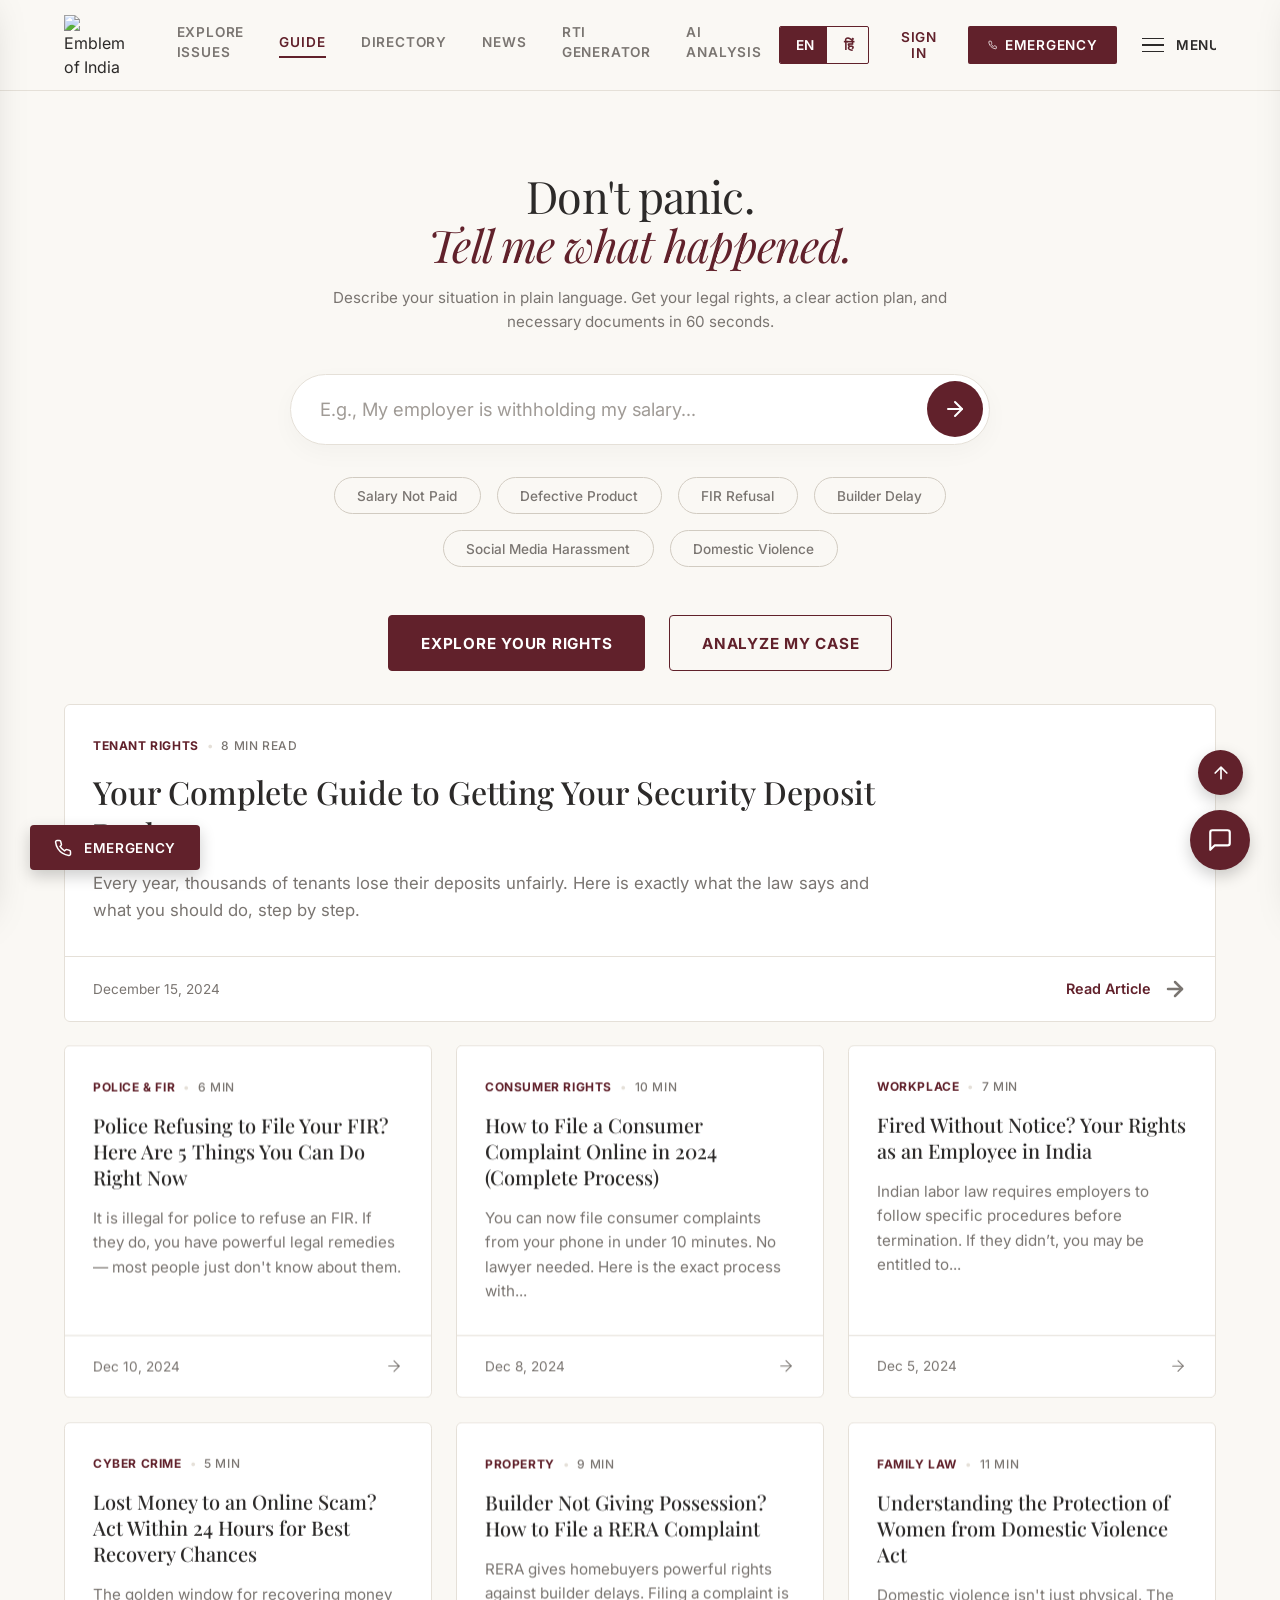
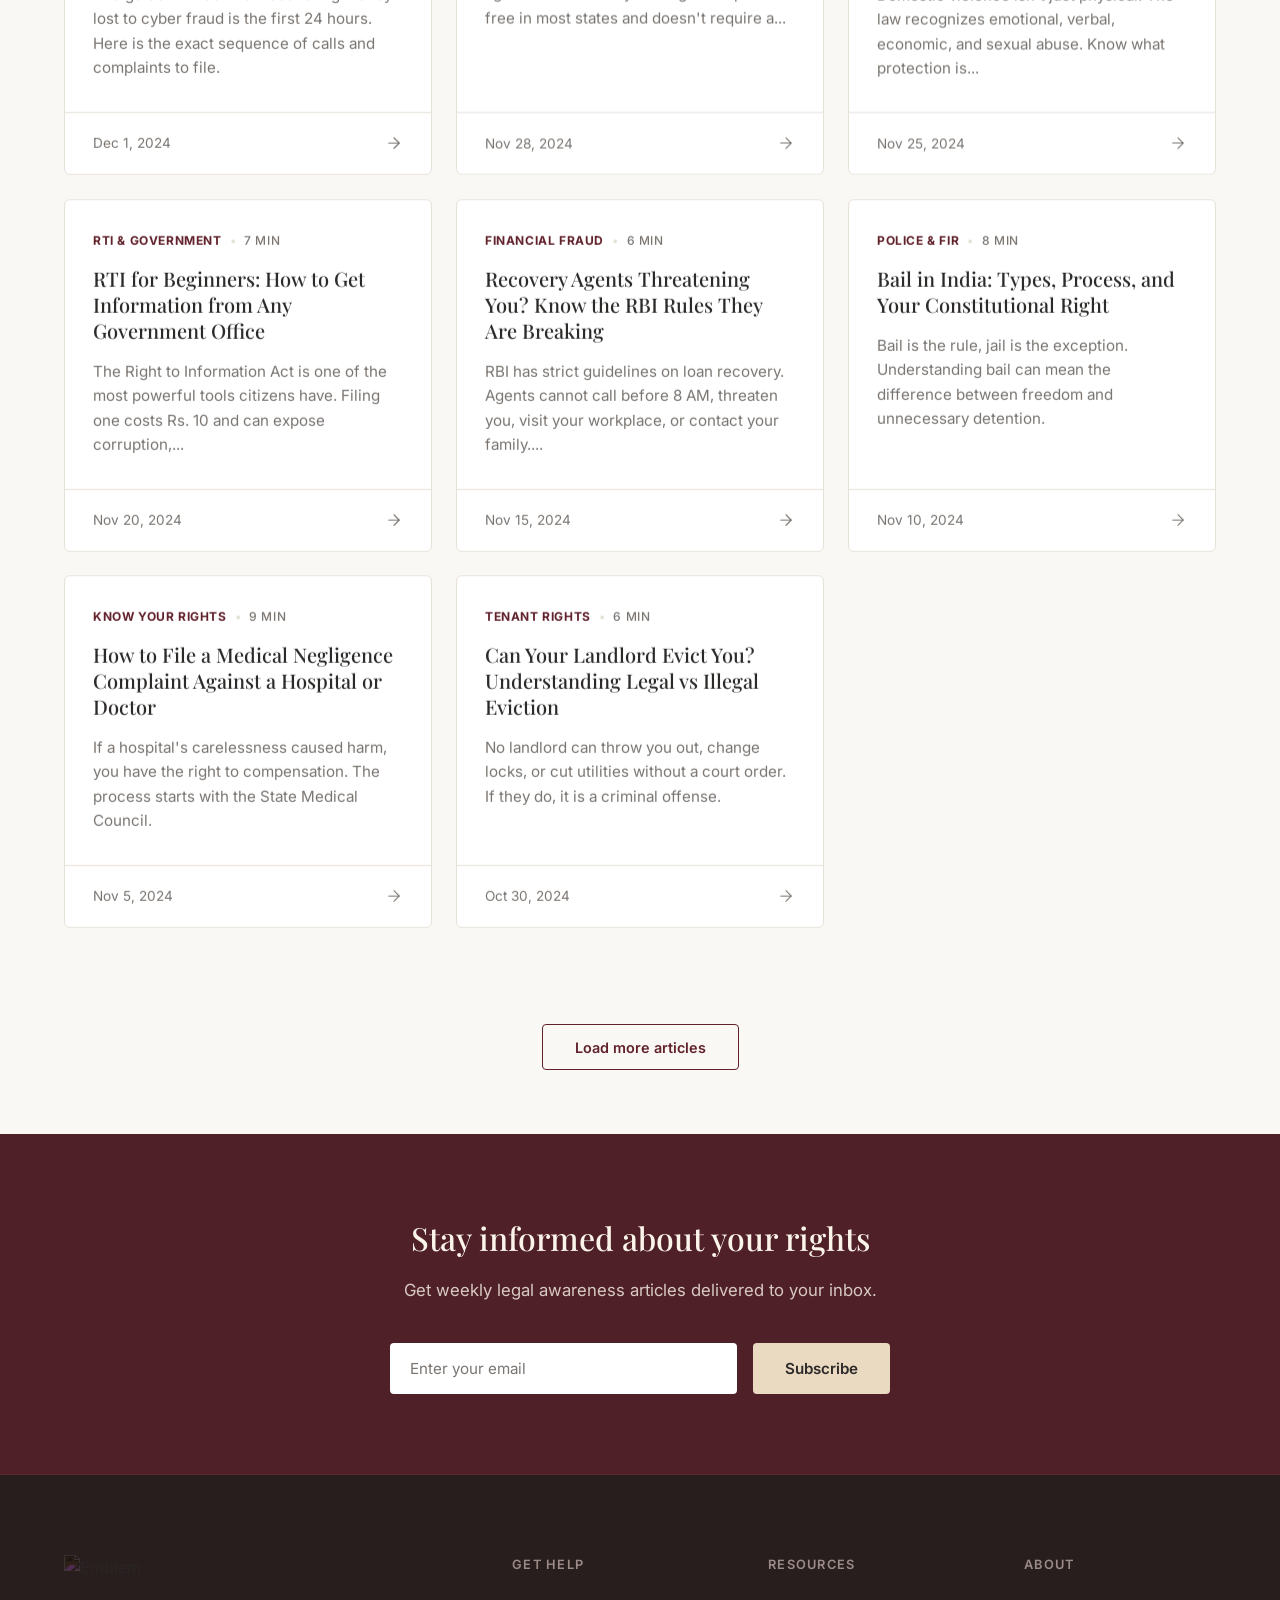
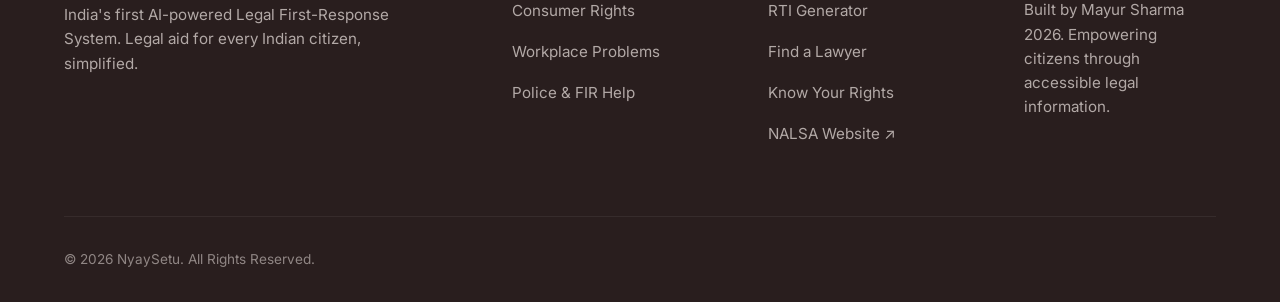
==== frontend/index.html @ e7c4786b "Organize project: frontend, data, scripts, docs" ====
<!DOCTYPE html>
<html lang="en">

<head>
    <meta charset="UTF-8">
    <meta name="viewport" content="width=device-width, initial-scale=1.0">
    <title>Legal Guide | Nyay Setu</title>
    <meta name="description"
        content="Plain-language articles on your rights, legal processes, and how to protect yourself.">
    <!-- Google Fonts -->
    <link rel="preconnect" href="https://fonts.googleapis.com">
    <link rel="preconnect" href="https://fonts.gstatic.com" crossorigin>
    <link
        href="https://fonts.googleapis.com/css2?family=Inter:wght@400;500;600;700&family=Playfair+Display:wght@500;600;700&display=swap"
        rel="stylesheet">
    <style>
        /* Custom Scrollbar */
        ::-webkit-scrollbar {
            width: 10px;
        }
        ::-webkit-scrollbar-track {
            background: var(--bg-color);
        }
        ::-webkit-scrollbar-thumb {
            background: var(--primary-accent);
            border-radius: 5px;
        }
        ::-webkit-scrollbar-thumb:hover {
            background: var(--primary-hover);
        }
        * {
            scrollbar-width: thin;
            scrollbar-color: var(--primary-accent) var(--bg-color);
        }

        /* CSS Variables / Light Theme */
        :root {
            --bg-color: #FAF8F4;
            --card-bg: #FFFFFF;
            --primary-accent: #61212B;
            /* Burgundy */
            --primary-hover: #4A1525;
            --secondary-bg: #4F2027;
            /* Darker Burgundy for Newsletter */
            --btn-cream: #EBDAC2;
            /* Cream/Gold button */
            --text-primary: #2C2A29;
            --text-secondary: #7A7571;
            --border-color: #E5E0D8;
            --footer-bg: #291E1E;
            --footer-text: #D5CCC9;
            --footer-heading: #9B8B88;

            --font-body: 'Inter', sans-serif;
            --font-heading: 'Playfair Display', serif;

            --border-radius-sm: 4px;
            --border-radius-card: 6px;
            --border-radius-pill: 999px;
            --transition-speed: 0.3s;
        }

        /* Basic Reset */
        *,
        *::before,
        *::after {
            box-sizing: border-box;
            margin: 0;
            padding: 0;
        }

        body {
            font-family: var(--font-body);
            background-color: var(--bg-color);
            color: var(--text-primary);
            line-height: 1.5;
            -webkit-font-smoothing: antialiased;
            overflow-x: hidden;
        }

        a {
            color: inherit;
            text-decoration: none;
        }

        button,
        select,
        input {
            cursor: pointer;
            font-family: inherit;
            border: none;
            background: none;
            color: inherit;
            outline: none;
        }

        /* Layout */
        .container {
            max-width: 1200px;
            margin: 0 auto;
            padding: 0 24px;
        }

        /* Navbar */
        .navbar {
            position: sticky;
            top: 0;
            background-color: var(--bg-color);
            border-bottom: 1px solid var(--border-color);
            z-index: 1000;
            padding: 0;
            transition: box-shadow 0.3s ease;
        }

        .navbar.scrolled {
            box-shadow: 0 4px 20px rgba(0, 0, 0, 0.05);
        }

        .navbar .container {
            display: flex;
            align-items: center;
            justify-content: space-between;
            height: 90px;
        }

        .navbar-left,
        .navbar-right {
            display: flex;
            align-items: center;
            height: 100%;
        }

        .navbar-left {
            gap: 2rem;
        }

        .navbar-right {
            gap: 1.5rem;
        }

        .logo-container {
            display: flex;
            align-items: center;
            height: 100%;
        }

        .logo {
            height: 60px;
            width: auto;
            object-fit: contain;
        }

        .nav-links {
            display: none;
        }

        .nav-actions {
            display: none;
            align-items: center;
            gap: 1.5rem;
        }

        @media (min-width: 1024px) {
            .nav-links {
                display: flex;
                height: 100%;
                align-items: center;
            }

            .nav-links a {
                display: inline-block;
                text-transform: uppercase;
                letter-spacing: 0.06em;
                font-size: 0.85rem;
                font-weight: 600;
                color: var(--text-secondary);
                padding: 0 0 6px 0;
                margin: 0 1.1rem;
                position: relative;
                transition: color var(--transition-speed);
            }

            .nav-links a::after {
                content: '';
                position: absolute;
                bottom: 0;
                left: 0;
                right: 0;
                height: 2px;
                background-color: transparent;
                transition: background-color var(--transition-speed);
            }

            .nav-links a:hover {
                color: var(--primary-accent);
            }

            .nav-links a.active {
                color: var(--primary-accent);
            }

            .nav-links a.active::after {
                background-color: var(--primary-accent);
            }

            .nav-actions {
                display: flex;
            }
        }

        /* Lang Toggle */
        .lang-toggle {
            display: flex;
            border: 1px solid var(--primary-accent);
            border-radius: 2px;
            overflow: hidden;
            height: 38px;
        }

        .lang-toggle button {
            padding: 0 1rem;
            font-size: 0.85rem;
            font-weight: 600;
            transition: all var(--transition-speed);
        }
        
        .lang-toggle button:first-child {
            border-right: 1px solid var(--primary-accent);
        }

        .lang-toggle .active {
            background-color: var(--primary-accent);
            color: white;
        }

        .lang-toggle .inactive {
            background-color: transparent;
            color: var(--primary-accent);
        }
        .lang-toggle .inactive:hover {
            background-color: rgba(97, 33, 43, 0.05); /* slightly lighter hover effect */
        }

        /* Nav Buttons */
        .btn-signin {
            font-size: 0.85rem;
            font-weight: 600;
            color: var(--primary-accent);
            text-transform: uppercase;
            letter-spacing: 0.05em;
            transition: color var(--transition-speed);
        }
        .btn-signin:hover {
            color: var(--primary-hover);
        }

        .btn-emergency {
            background-color: var(--primary-accent);
            color: white;
            padding: 0 1.25rem;
            height: 38px;
            border-radius: 2px;
            font-size: 0.85rem;
            font-weight: 600;
            text-transform: uppercase;
            letter-spacing: 0.05em;
            display: flex;
            align-items: center;
            gap: 0.5rem;
            transition: all var(--transition-speed);
        }

        .btn-emergency:hover {
            background-color: var(--primary-hover);
            transform: translateY(-1px);
        }

        .btn-menu {
            display: flex;
            align-items: center;
            gap: 0.75rem;
            font-size: 0.85rem;
            font-weight: 600;
            text-transform: uppercase;
            letter-spacing: 0.05em;
            color: var(--text-primary);
            transition: color var(--transition-speed);
        }
        .btn-menu:hover {
            color: var(--primary-accent);
        }

        .hamburger-icon {
            display: flex;
            flex-direction: column;
            gap: 5px;
        }

        .hamburger-icon span {
            display: block;
            width: 22px;
            height: 1.5px;
            background-color: var(--text-primary);
            transition: background-color var(--transition-speed);
        }
        .btn-menu:hover .hamburger-icon span {
            background-color: var(--primary-accent);
        }

        /* Hero Section */
        .hero {
            text-align: center;
            padding: 5rem 20px 2rem;
            position: relative;
            animation: fadeIn 0.8s ease-out;
            overflow: hidden;
            display: flex;
            flex-direction: column;
            align-items: center;
        }

        .hero::before {
            content: '';
            position: absolute;
            top: 45%;
            left: 50%;
            transform: translate(-50%, -50%);
            width: 500px;
            height: 500px;
            background-image: url('https://upload.wikimedia.org/wikipedia/commons/5/55/Emblem_of_India.svg');
            background-repeat: no-repeat;
            background-position: center;
            background-size: contain;
            opacity: 0.04;
            z-index: -1;
            pointer-events: none;
        }

        @keyframes fadeIn {
            from {
                opacity: 0;
                transform: translateY(10px);
            }

            to {
                opacity: 1;
                transform: translateY(0);
            }
        }

        .hero h1 {
            font-family: var(--font-heading);
            font-size: clamp(1.8rem, 4vw, 2.8rem);
            font-weight: 400;
            color: var(--text-primary);
            margin-bottom: 1rem;
            line-height: 1.1;
            letter-spacing: -0.02em;
        }

        .hero h1 span {
            color: var(--primary-accent);
            font-style: italic;
        }

        .hero p {
            color: var(--text-secondary);
            font-size: 0.95rem;
            max-width: 650px;
            margin: 0 auto 2.5rem;
            line-height: 1.6;
        }

        /* Search Box */
        .search-container {
            width: 100%;
            max-width: 760px;
            margin: 0 auto 2rem;
        }

        .search-box {
            display: flex;
            align-items: center;
            background-color: #FFFFFF;
            border: 1px solid var(--border-color);
            border-radius: 999px;
            padding: 0.4rem 0.4rem 0.4rem 1.8rem;
            box-shadow: 0 8px 24px rgba(0, 0, 0, 0.03);
            transition: box-shadow var(--transition-speed), border-color var(--transition-speed);
        }

        .search-box:focus-within {
            box-shadow: 0 12px 32px rgba(0, 0, 0, 0.06);
            border-color: #d1cbc1;
        }

        .search-box input {
            flex-grow: 1;
            border: none;
            background: transparent;
            font-size: 1.15rem;
            color: var(--text-primary);
            outline: none;
        }

        .search-box input::placeholder {
            color: #A09B96;
        }

        .btn-search {
            width: 56px;
            height: 56px;
            border-radius: 50%;
            background-color: var(--primary-accent);
            color: white;
            display: flex;
            align-items: center;
            justify-content: center;
            transition: background-color var(--transition-speed), transform var(--transition-speed);
            flex-shrink: 0;
            margin-left: 10px;
        }

        .btn-search:hover {
            background-color: var(--primary-hover);
            transform: scale(1.05);
        }

        /* Filter Pills */
        .pills-container {
            max-width: 700px;
            margin: 0 auto 3rem;
            position: relative;
        }

        .pills-scroll {
            display: flex;
            flex-wrap: wrap;
            justify-content: center;
            gap: 1rem;
            padding-bottom: 0;
        }

        .filter-pill {
            background-color: transparent;
            border: 1px solid #d1cbc1;
            color: var(--text-secondary);
            padding: 0.6rem 1.4rem;
            border-radius: var(--border-radius-pill);
            font-size: 0.85rem;
            font-weight: 500;
            white-space: nowrap;
            transition: all var(--transition-speed);
        }

        .filter-pill:hover,
        .filter-pill.active {
            border-color: var(--primary-accent);
            color: var(--primary-accent);
            background-color: rgba(97, 33, 43, 0.02);
        }

        /* Hero Actions */
        .hero-actions {
            display: flex;
            gap: 1.5rem;
            justify-content: center;
            flex-wrap: wrap;
            margin-top: 1rem;
        }

        .btn-large {
            padding: 1.1rem 2rem;
            border-radius: var(--border-radius-sm);
            font-size: 0.95rem;
            font-weight: 700;
            text-transform: uppercase;
            letter-spacing: 0.05em;
            transition: all var(--transition-speed);
        }

        .btn-primary {
            background-color: var(--primary-accent);
            color: white;
            border: 1px solid var(--primary-accent);
        }

        .btn-primary:hover {
            background-color: var(--primary-hover);
            border-color: var(--primary-hover);
            transform: translateY(-2px);
        }

        .btn-outline {
            background-color: transparent;
            color: var(--primary-accent);
            border: 1px solid var(--primary-accent);
        }

        .btn-outline:hover {
            background-color: rgba(97, 33, 43, 0.05);
            transform: translateY(-2px);
        }

        /* Articles Grid */
        .articles-section {
            padding-bottom: 4rem;
        }

        .articles-grid {
            display: grid;
            grid-template-columns: 1fr;
            gap: 24px;
        }

        @media (min-width: 768px) {
            .articles-grid {
                grid-template-columns: repeat(2, 1fr);
            }
        }

        @media (min-width: 1024px) {
            .articles-grid {
                grid-template-columns: repeat(3, 1fr);
            }
        }

        /* Common Card Styles */
        .article-card {
            background-color: var(--card-bg);
            border: 1px solid var(--border-color);
            border-radius: var(--border-radius-card);
            display: flex;
            flex-direction: column;
            transition: box-shadow var(--transition-speed), transform var(--transition-speed);
            cursor: pointer;
            opacity: 0;
            transform: translateY(20px);
        }

        .article-card.animate-up {
            opacity: 1;
            transform: translateY(0);
            transition: opacity 0.6s ease-out, transform 0.6s ease-out, box-shadow var(--transition-speed);
        }

        .article-card:hover {
            box-shadow: 0 12px 24px rgba(0, 0, 0, 0.04);
            transform: translateY(-4px) !important;
        }

        .article-card-content {
            padding: 32px 28px;
            flex-grow: 1;
        }

        .article-meta {
            font-size: 0.75rem;
            font-weight: 700;
            text-transform: uppercase;
            letter-spacing: 0.05em;
            margin-bottom: 16px;
            display: flex;
            align-items: center;
        }

        .article-category {
            color: var(--primary-accent);
        }

        .article-time {
            color: var(--text-secondary);
            font-weight: 500;
        }

        .article-time::before {
            content: "•";
            margin: 0 8px;
            color: var(--border-color);
        }

        .article-title {
            font-family: var(--font-heading);
            font-weight: 500;
            color: var(--text-primary);
            line-height: 1.3;
            margin-bottom: 16px;
        }

        .article-summary {
            color: var(--text-secondary);
            font-size: 0.95rem;
            line-height: 1.6;
        }

        .article-card-footer {
            border-top: 1px solid var(--border-color);
            padding: 20px 28px;
            display: flex;
            justify-content: space-between;
            align-items: center;
        }

        .article-date {
            color: var(--text-secondary);
            font-size: 0.85rem;
        }

        .article-arrow {
            color: var(--text-secondary);
            transition: color var(--transition-speed), transform var(--transition-speed);
        }

        .article-card:hover .article-arrow {
            color: var(--primary-accent);
            transform: translateX(4px);
        }

        /* Grid Specific Title Sizes */
        .articles-grid .article-title {
            font-size: 1.25rem;
        }

        /* Featured Article */
        .featured-article {
            margin-bottom: 24px;
        }

        .featured-article .article-card {
            grid-column: 1 / -1;
        }

        .featured-article .article-title {
            font-size: 2rem;
            max-width: 800px;
        }

        .featured-article .article-summary {
            font-size: 1.05rem;
            max-width: 800px;
        }

        .featured-read-btn {
            font-size: 0.9rem;
            font-weight: 600;
            color: var(--primary-accent);
            display: flex;
            align-items: center;
            gap: 12px;
        }

        .featured-read-btn svg {
            stroke-width: 2.5;
            width: 24px;
            height: 24px;
        }

        /* Load More Button */
        .load-more-section {
            text-align: center;
            padding: 2rem 0;
            margin-bottom: 2rem;
        }

        .btn-load-more {
            background-color: transparent;
            border: 1px solid var(--primary-accent);
            color: var(--primary-accent);
            padding: 0.85rem 2rem;
            border-radius: var(--border-radius-sm);
            font-size: 0.9rem;
            font-weight: 600;
            transition: all var(--transition-speed);
        }

        .btn-load-more:hover {
            background-color: var(--primary-accent);
            color: white;
        }

        /* Newsletter Section */
        .newsletter-section {
            background-color: var(--secondary-bg);
            padding: 5rem 20px;
            text-align: center;
            color: white;
            border-bottom: 1px solid rgba(255, 255, 255, 0.05);
            /* Subtle separator from footer */
        }

        .newsletter-section h2 {
            font-family: var(--font-heading);
            font-size: 2rem;
            font-weight: 500;
            margin-bottom: 1rem;
            color: #FAF4EB;
        }

        .newsletter-section p {
            color: rgba(250, 244, 235, 0.8);
            font-size: 1.05rem;
            margin-bottom: 2.5rem;
        }

        .newsletter-form {
            display: flex;
            gap: 1rem;
            max-width: 500px;
            margin: 0 auto;
            flex-direction: column;
        }

        @media (min-width: 600px) {
            .newsletter-form {
                flex-direction: row;
            }
        }

        .newsletter-input {
            flex-grow: 1;
            padding: 1rem 1.25rem;
            border-radius: var(--border-radius-sm);
            border: none;
            font-size: 0.95rem;
            background-color: white;
            color: var(--text-primary);
        }

        .newsletter-input::placeholder {
            color: var(--text-secondary);
        }

        .btn-subscribe {
            background-color: var(--btn-cream);
            color: var(--text-primary);
            border: none;
            padding: 1rem 2rem;
            border-radius: var(--border-radius-sm);
            font-size: 0.95rem;
            font-weight: 600;
            white-space: nowrap;
            transition: background-color var(--transition-speed), transform var(--transition-speed);
        }

        .btn-subscribe:hover {
            background-color: #DBC3A4;
            transform: translateY(-2px);
        }

        /* Footer */
        .footer {
            background-color: var(--footer-bg);
            padding: 5rem 0 2rem;
            color: var(--footer-text);
        }

        .footer-grid {
            display: grid;
            grid-template-columns: 1fr;
            gap: 4rem;
            margin-bottom: 4rem;
        }

        @media (min-width: 768px) {
            .footer-grid {
                grid-template-columns: 2fr 1fr 1fr 1fr;
            }
        }

        .footer-col h3 {
            color: var(--footer-heading);
            margin-bottom: 1.5rem;
            font-size: 0.8rem;
            text-transform: uppercase;
            letter-spacing: 0.1em;
            font-weight: 600;
        }

        .footer-col p {
            font-size: 0.95rem;
            margin-bottom: 1.5rem;
            line-height: 1.6;
            opacity: 0.8;
        }

        .footer-links {
            list-style: none;
            display: flex;
            flex-direction: column;
            gap: 1rem;
        }

        .footer-links a {
            color: var(--footer-text);
            font-size: 0.95rem;
            opacity: 0.8;
            transition: opacity var(--transition-speed), color var(--transition-speed);
        }

        .footer-links a:hover {
            opacity: 1;
            color: white;
        }

        .footer-bottom {
            padding-top: 2rem;
            border-top: 1px solid rgba(255, 255, 255, 0.1);
            font-size: 0.85rem;
            opacity: 0.6;
            display: flex;
            justify-content: space-between;
            align-items: center;
        }

        /* Floating Elements */
        .floating-container {
            position: fixed;
            bottom: 30px;
            right: 30px;
            display: flex;
            flex-direction: column;
            gap: 15px;
            z-index: 1000;
        }

        .floating-btn {
            width: 60px;
            height: 60px;
            border-radius: 50%;
            background-color: var(--primary-accent);
            color: white;
            display: flex;
            align-items: center;
            justify-content: center;
            box-shadow: 0 6px 16px rgba(0, 0, 0, 0.2);
            transition: transform var(--transition-speed), background-color var(--transition-speed);
        }

        .floating-btn.small {
            width: 45px;
            height: 45px;
            align-self: center;
            background-color: var(--primary-accent);
            opacity: 0;
            pointer-events: none;
            transform: translateY(20px);
        }

        .floating-btn.small.visible {
            opacity: 1;
            pointer-events: auto;
            transform: translateY(0);
        }

        .floating-btn:hover {
            transform: scale(1.08);
            background-color: var(--primary-hover);
        }

        .floating-btn svg {
            width: 26px;
            height: 26px;
            fill: none;
            stroke: currentColor;
            stroke-width: 2;
            stroke-linecap: round;
            stroke-linejoin: round;
        }

        .floating-btn.small svg {
            width: 20px;
            height: 20px;
        }

        .floating-emergency {
            position: fixed;
            bottom: 30px;
            left: 30px;
            background-color: var(--primary-accent);
            color: white;
            padding: 0.85rem 1.5rem;
            border-radius: var(--border-radius-sm);
            font-size: 0.85rem;
            font-weight: 600;
            text-transform: uppercase;
            letter-spacing: 0.05em;
            display: flex;
            align-items: center;
            gap: 0.75rem;
            box-shadow: 0 6px 16px rgba(0, 0, 0, 0.2);
            z-index: 1000;
            transition: transform var(--transition-speed), background-color var(--transition-speed);
        }

        .floating-emergency:hover {
            transform: scale(1.05);
            background-color: var(--primary-hover);
        }
    
        /* ANTIGRAVITY EFFECTS */
        

        /* General button antigravity */
        button, a.btn-primary, a.btn-outline, a.btn-load-more, a.btn-emergency, a.btn-signin, .floating-btn, .filter-pill, .btn-search, .btn-subscribe, .lang-toggle button, .hero-actions a, .featured-read-btn {
            transition: all 0.35s cubic-bezier(0.22, 1, 0.36, 1) !important;
            position: relative;
            overflow: hidden;
            will-change: transform;
        }

        button:hover, a.btn-primary:hover, a.btn-outline:hover, a.btn-load-more:hover, a.btn-emergency:hover, a.btn-signin:hover, .floating-btn:hover, .filter-pill:hover, .btn-search:hover, .btn-subscribe:hover, .lang-toggle button:hover, .hero-actions a:hover, .featured-read-btn:hover {
            transform: translateY(-6px) scale(1.04) !important;
            box-shadow: 0 10px 20px rgba(0,0,0,0.08) !important;
        }

        button:active, a.btn-primary:active, a.btn-outline:active, a.btn-load-more:active, a.btn-emergency:active, a.btn-signin:active, .floating-btn:active, .filter-pill:active, .btn-search:active, .btn-subscribe:active, .lang-toggle button:active, .hero-actions a:active, .featured-read-btn:active {
            transform: translateY(2px) scale(0.97) !important;
            box-shadow: 0 2px 5px rgba(0,0,0,0.05) !important;
        }

        /* Floating entrance container definitions */
        .antigravity-float {
            opacity: 0 !important;
            transform: translateY(30px) !important;
            will-change: transform, opacity;
            transition: opacity 0.8s cubic-bezier(0.22, 1, 0.36, 1), transform 0.8s cubic-bezier(0.22, 1, 0.36, 1) !important;
        }

        .antigravity-float-active {
            opacity: 1 !important;
            transform: translateY(0) !important;
        }

        /* Ripple animation */
        .ag-ripple {
            position: absolute;
            border-radius: 50%;
            background-color: var(--primary-accent, #61212B);
            transform: scale(0);
            animation: ripple-effect 500ms cubic-bezier(0.22, 1, 0.36, 1) forwards;
            pointer-events: none;
            opacity: 0.4;
            z-index: 10;
        }

        @keyframes ripple-effect {
            to {
                transform: scale(2);
                opacity: 0;
            }
        }

        /* Touch friendly minimum tap sizes */
        @media (max-pointer: coarse) {
            button, a.btn-primary, a.btn-outline, a.btn-load-more, a.btn-emergency, a.btn-signin, .floating-btn, .filter-pill, .btn-search, .btn-subscribe, .nav-links a {
                min-height: 44px !important;
                min-width: 44px !important;
            }
        }

    </style>
    <link rel="stylesheet" href="assets/panels.css">
</head>

<body>

    <!-- Navbar -->
    <nav class="navbar" id="navbar">
        <div class="container">
            <div class="navbar-left">
                <div class="logo-container">
                    <img src="https://upload.wikimedia.org/wikipedia/commons/5/55/Emblem_of_India.svg"
                        alt="Emblem of India" class="logo">
                </div>

                <div class="nav-links">
                    <a href="explore.html">Explore Issues</a>
                    <a href="index.html" class="active">Guide</a>
                    <a href="directory.html">Directory</a>
                    <a href="news.html">News</a>
                    <a href="#">RTI Generator</a>
                    <a href="#">AI Analysis</a>
                </div>
            </div>

            <div class="navbar-right">
                <div class="nav-actions">
                    <div class="lang-toggle">
                        <button class="active">EN</button>
                        <button class="inactive">हिं</button>
                    </div>
                    <button class="btn-signin" onclick="window.location.href='signin.html'">SIGN IN</button>
                    <button class="btn-emergency">
                        <svg width="16" height="16" viewBox="0 0 24 24" fill="none" stroke="currentColor"
                            stroke-width="2">
                            <path
                                d="M22 16.92v3a2 2 0 0 1-2.18 2 19.79 19.79 0 0 1-8.63-3.07 19.5 19.5 0 0 1-6-6 19.79 19.79 0 0 1-3.07-8.67A2 2 0 0 1 4.11 2h3a2 2 0 0 1 2 1.72 12.84 12.84 0 0 0 .7 2.81 2 2 0 0 1-.45 2.11L8.09 9.91a16 16 0 0 0 6 6l1.27-1.27a2 2 0 0 1 2.11-.45 12.84 12.84 0 0 0 2.81.7A2 2 0 0 1 22 16.92z">
                            </path>
                        </svg>
                        EMERGENCY
                    </button>
                </div>

                <button class="btn-menu" id="mobileMenuBtn">
                    <div class="hamburger-icon">
                        <span></span>
                        <span></span>
                        <span></span>
                    </div>
                    MENU
                </button>
            </div>
        </div>
    </nav>



    <!-- Hero Section -->
    <header class="hero">
        <div class="container">
            <h1>Don't panic.<br><span>Tell me what happened.</span></h1>
            <p>Describe your situation in plain language. Get your legal rights, a clear action plan, and necessary
                documents in 60 seconds.</p>

            <div class="search-container">
                <div class="search-box">
                    <input type="text" placeholder="E.g., My employer is withholding my salary...">
                    <button class="btn-search">
                        <svg width="24" height="24" viewBox="0 0 24 24" fill="none" stroke="currentColor"
                            stroke-width="2" stroke-linecap="round" stroke-linejoin="round">
                            <line x1="5" y1="12" x2="19" y2="12"></line>
                            <polyline points="12 5 19 12 12 19"></polyline>
                        </svg>
                    </button>
                </div>
            </div>

            <div class="pills-container">
                <div class="pills-scroll">
                    <button class="filter-pill">Salary Not Paid</button>
                    <button class="filter-pill">Defective Product</button>
                    <button class="filter-pill">FIR Refusal</button>
                    <button class="filter-pill">Builder Delay</button>
                    <button class="filter-pill">Social Media Harassment</button>
                    <button class="filter-pill">Domestic Violence</button>
                </div>
            </div>

            <div class="hero-actions">
                <button class="btn-large btn-primary">EXPLORE YOUR RIGHTS</button>
                <button class="btn-large btn-outline">ANALYZE MY CASE</button>
            </div>
        </div>
    </header>

    <!-- Articles Section -->
    <section class="articles-section">
        <div class="container">

            <!-- Featured Article -->
            <div class="featured-article" id="featuredArticle">
                <!-- Rendered by JS -->
            </div>

            <!-- Grid Articles -->
            <div class="articles-grid" id="articlesGrid">
                <!-- Rendered by JS -->
            </div>

        </div>
    </section>

    <!-- Load More Section -->
    <div class="load-more-section">
        <button class="btn-load-more">Load more articles</button>
    </div>

    <!-- Newsletter Section -->
    <section class="newsletter-section">
        <div class="container">
            <h2>Stay informed about your rights</h2>
            <p>Get weekly legal awareness articles delivered to your inbox.</p>
            <form class="newsletter-form" onsubmit="event.preventDefault(); alert('Subscribed successfuly!');">
                <input type="email" class="newsletter-input" placeholder="Enter your email" required>
                <button type="submit" class="btn-subscribe">Subscribe</button>
            </form>
        </div>
    </section>

    <!-- Floating Elements -->
    <button class="floating-emergency">
        <svg width="18" height="18" viewBox="0 0 24 24" fill="none" stroke="currentColor" stroke-width="2">
            <path
                d="M22 16.92v3a2 2 0 0 1-2.18 2 19.79 19.79 0 0 1-8.63-3.07 19.5 19.5 0 0 1-6-6 19.79 19.79 0 0 1-3.07-8.67A2 2 0 0 1 4.11 2h3a2 2 0 0 1 2 1.72 12.84 12.84 0 0 0 .7 2.81 2 2 0 0 1-.45 2.11L8.09 9.91a16 16 0 0 0 6 6l1.27-1.27a2 2 0 0 1 2.11-.45 12.84 12.84 0 0 0 2.81.7A2 2 0 0 1 22 16.92z">
            </path>
        </svg>
        Emergency
    </button>

    <div class="floating-container">
        <button class="floating-btn small" id="scrollToTopBtn" aria-label="Scroll to top">
            <svg viewBox="0 0 24 24">
                <path d="M12 19V5M5 12l7-7 7 7" />
            </svg>
        </button>
        <button class="floating-btn" aria-label="Open chat">
            <svg viewBox="0 0 24 24">
                <path d="M21 15a2 2 0 0 1-2 2H7l-4 4V5a2 2 0 0 1 2-2h14a2 2 0 0 1 2 2z" />
            </svg>
        </button>
    </div>

    <!-- Footer -->
    <footer class="footer">
        <div class="container">
            <div class="footer-grid">
                <div class="footer-col" style="padding-right: 2rem;">
                    <img src="https://upload.wikimedia.org/wikipedia/commons/5/55/Emblem_of_India.svg" alt="Emblem"
                        style="height: 50px; margin-bottom: 1.5rem; opacity: 0.3; filter: invert(1);">
                    <p>India's first AI-powered Legal First-Response System. Legal aid for every Indian citizen,
                        simplified.</p>
                </div>
                <div class="footer-col">
                    <h3>Get Help</h3>
                    <ul class="footer-links">
                        <li><a href="#">Consumer Rights</a></li>
                        <li><a href="#">Workplace Problems</a></li>
                        <li><a href="#">Police & FIR Help</a></li>
                    </ul>
                </div>
                <div class="footer-col">
                    <h3>Resources</h3>
                    <ul class="footer-links">
                        <li><a href="#">RTI Generator</a></li>
                        <li><a href="#">Find a Lawyer</a></li>
                        <li><a href="#">Know Your Rights</a></li>
                        <li><a href="https://nalsa.gov.in" target="_blank" rel="noopener noreferrer">NALSA Website ↗</a>
                        </li>
                    </ul>
                </div>
                <div class="footer-col">
                    <h3>About</h3>
                    <p style="margin-bottom: 2rem;">Built by Mayur Sharma 2026. Empowering citizens through accessible
                        legal information.</p>
                </div>
            </div>
            <div class="footer-bottom">
                <div>© 2026 NyaySetu. All Rights Reserved.</div>
            </div>
        </div>
    </footer>

    <!-- Scripts -->
    <script>
        // Language Toggle Smooth Functionality
        document.addEventListener('DOMContentLoaded', () => {
            const langContainer = document.querySelector('.lang-toggle');
            if (langContainer) {
                const langBtns = langContainer.querySelectorAll('button');
                langBtns.forEach(btn => {
                    btn.addEventListener('click', (e) => {
                        langBtns.forEach(b => {
                            b.classList.remove('active');
                            b.classList.add('inactive');
                        });
                        e.target.classList.remove('inactive');
                        e.target.classList.add('active');
                    });
                });
            }
        });

        // Article Data
        const featuredArticleData = {
            category: "Tenant Rights",
            readTime: "8 min read",
            title: "Your Complete Guide to Getting Your Security Deposit Back",
            summary: "Every year, thousands of tenants lose their deposits unfairly. Here is exactly what the law says and what you should do, step by step.",
            date: "December 15, 2024"
        };

        const gridArticlesData = [
            {
                category: "Police & FIR",
                readTime: "6 min",
                title: "Police Refusing to File Your FIR? Here Are 5 Things You Can Do Right Now",
                summary: "It is illegal for police to refuse an FIR. If they do, you have powerful legal remedies — most people just don't know about them.",
                date: "Dec 10, 2024"
            },
            {
                category: "Consumer Rights",
                readTime: "10 min",
                title: "How to File a Consumer Complaint Online in 2024 (Complete Process)",
                summary: "You can now file consumer complaints from your phone in under 10 minutes. No lawyer needed. Here is the exact process with...",
                date: "Dec 8, 2024"
            },
            {
                category: "Workplace",
                readTime: "7 min",
                title: "Fired Without Notice? Your Rights as an Employee in India",
                summary: "Indian labor law requires employers to follow specific procedures before termination. If they didn’t, you may be entitled to...",
                date: "Dec 5, 2024"
            },
            {
                category: "Cyber Crime",
                readTime: "5 min",
                title: "Lost Money to an Online Scam? Act Within 24 Hours for Best Recovery Chances",
                summary: "The golden window for recovering money lost to cyber fraud is the first 24 hours. Here is the exact sequence of calls and complaints to file.",
                date: "Dec 1, 2024"
            },
            {
                category: "Property",
                readTime: "9 min",
                title: "Builder Not Giving Possession? How to File a RERA Complaint",
                summary: "RERA gives homebuyers powerful rights against builder delays. Filing a complaint is free in most states and doesn't require a...",
                date: "Nov 28, 2024"
            },
            {
                category: "Family Law",
                readTime: "11 min",
                title: "Understanding the Protection of Women from Domestic Violence Act",
                summary: "Domestic violence isn't just physical. The law recognizes emotional, verbal, economic, and sexual abuse. Know what protection is...",
                date: "Nov 25, 2024"
            },
            {
                category: "RTI & Government",
                readTime: "7 min",
                title: "RTI for Beginners: How to Get Information from Any Government Office",
                summary: "The Right to Information Act is one of the most powerful tools citizens have. Filing one costs Rs. 10 and can expose corruption,...",
                date: "Nov 20, 2024"
            },
            {
                category: "Financial Fraud",
                readTime: "6 min",
                title: "Recovery Agents Threatening You? Know the RBI Rules They Are Breaking",
                summary: "RBI has strict guidelines on loan recovery. Agents cannot call before 8 AM, threaten you, visit your workplace, or contact your family....",
                date: "Nov 15, 2024"
            },
            {
                category: "Police & FIR",
                readTime: "8 min",
                title: "Bail in India: Types, Process, and Your Constitutional Right",
                summary: "Bail is the rule, jail is the exception. Understanding bail can mean the difference between freedom and unnecessary detention.",
                date: "Nov 10, 2024"
            },
            {
                category: "Know Your Rights",
                readTime: "9 min",
                title: "How to File a Medical Negligence Complaint Against a Hospital or Doctor",
                summary: "If a hospital's carelessness caused harm, you have the right to compensation. The process starts with the State Medical Council.",
                date: "Nov 5, 2024"
            },
            {
                category: "Tenant Rights",
                readTime: "6 min",
                title: "Can Your Landlord Evict You? Understanding Legal vs Illegal Eviction",
                summary: "No landlord can throw you out, change locks, or cut utilities without a court order. If they do, it is a criminal offense.",
                date: "Oct 30, 2024"
            }
        ];

        // Filter pills are hardcoded in HTML for dashboard view

        function renderFeatured() {
            const container = document.getElementById('featuredArticle');
            const data = featuredArticleData;

            container.innerHTML = `
                <div class="article-card">
                    <div class="article-card-content">
                        <div class="article-meta">
                            <span class="article-category">${data.category}</span>
                            <span class="article-time">${data.readTime}</span>
                        </div>
                        <h2 class="article-title">${data.title}</h2>
                        <p class="article-summary">${data.summary}</p>
                    </div>
                    <div class="article-card-footer">
                        <span class="article-date">${data.date}</span>
                        <span class="featured-read-btn">
                            Read Article 
                            <svg class="article-arrow" viewBox="0 0 24 24" fill="none" stroke="currentColor" stroke-linecap="round" stroke-linejoin="round">
                                <line x1="5" y1="12" x2="19" y2="12"></line>
                                <polyline points="12 5 19 12 12 19"></polyline>
                            </svg>
                        </span>
                    </div>
                </div>
            `;
        }

        function renderGrid() {
            const grid = document.getElementById('articlesGrid');

            gridArticlesData.forEach((data, index) => {
                const card = document.createElement('div');
                card.className = 'article-card';
                // Stagger columns for cool load effect
                card.style.transitionDelay = `${(index % 3) * 80}ms`;

                card.innerHTML = `
                    <div class="article-card-content">
                        <div class="article-meta">
                            <span class="article-category">${data.category}</span>
                            <span class="article-time">${data.readTime}</span>
                        </div>
                        <h3 class="article-title">${data.title}</h3>
                        <p class="article-summary">${data.summary}</p>
                    </div>
                    <div class="article-card-footer">
                        <span class="article-date">${data.date}</span>
                        <svg class="article-arrow" width="18" height="18" viewBox="0 0 24 24" fill="none" stroke="currentColor" stroke-width="1.5" stroke-linecap="round" stroke-linejoin="round">
                            <line x1="5" y1="12" x2="19" y2="12"></line>
                            <polyline points="12 5 19 12 12 19"></polyline>
                        </svg>
                    </div>
                `;

                grid.appendChild(card);
            });
        }

        function setupScrollAnimations() {
            const observer = new IntersectionObserver((entries) => {
                entries.forEach(entry => {
                    if (entry.isIntersecting) {
                        entry.target.classList.add('animate-up');
                        observer.unobserve(entry.target);
                    }
                });
            }, {
                threshold: 0.1,
                rootMargin: '0px 0px -50px 0px'
            });

            document.querySelectorAll('.article-card').forEach(card => {
                observer.observe(card);
            });

            // Navbar shadow and scroll-to-top button logic
            const navbar = document.getElementById('navbar');
            const toTopBtn = document.getElementById('scrollToTopBtn');
            const mobileBtn = document.getElementById('mobileMenuBtn');
            const closeBtn = document.getElementById('drawerCloseBtn');
            const drawer = document.getElementById('mobileDrawer');

            window.addEventListener('scroll', () => {
                if (window.scrollY > 10) {
                    navbar.classList.add('scrolled');
                } else {
                    navbar.classList.remove('scrolled');
                }

                if (window.scrollY > 300) {
                    toTopBtn.classList.add('visible');
                } else {
                    toTopBtn.classList.remove('visible');
                }
            });

            toTopBtn.addEventListener('click', () => {
                window.scrollTo({ top: 0, behavior: 'smooth' });
            });

            if (mobileBtn && drawer) {
                mobileBtn.addEventListener('click', () => {
                    drawer.classList.add('open');
                    document.body.style.overflow = 'hidden';
                });
            }

            if (closeBtn && drawer) {
                closeBtn.addEventListener('click', () => {
                    drawer.classList.remove('open');
                    document.body.style.overflow = '';
                });
            }
        }

        document.addEventListener('DOMContentLoaded', () => {
            renderFeatured();
            renderGrid();

            setTimeout(() => {
                setupScrollAnimations();
            }, 50);
        });
    </script>

<!-- Lenis Smooth Scroll -->
<script src="https://unpkg.com/@studio-freight/lenis@1.0.42/dist/lenis.min.js"></script>
<script>
    document.addEventListener("DOMContentLoaded", () => {
        // 1. Lenis Smooth Scroll Setup
        if (typeof Lenis !== 'undefined') {
            const lenis = new Lenis({
                duration: 1.2,
                easing: (t) => Math.min(1, 1.001 - Math.pow(2, -10 * t)), // ease-out cubic-like curve
                direction: 'vertical',
                gestureDirection: 'vertical',
                smooth: true,
                smoothTouch: false,
            });

            function raf(time) {
                lenis.raf(time);
                requestAnimationFrame(raf);
            }

            requestAnimationFrame(raf);
        }

        // 2. Floating Entrance Animations
        const agObserverOptions = {
            root: null,
            rootMargin: '0px 0px -50px 0px',
            threshold: 0.1
        };

        const agObserver = new IntersectionObserver((entries, observer) => {
            entries.forEach(entry => {
                if (entry.isIntersecting) {
                    setTimeout(() => {
                        entry.target.classList.add('antigravity-float-active');
                    }, entry.target.dataset.agDelay || 0);
                    observer.unobserve(entry.target);
                }
            });
        }, agObserverOptions);

        // Find elements to animate
        const elementsToFloat = document.querySelectorAll('.article-card, .footer-col, .hero, .search-container, .pills-container, .newsletter-section, .dashboard-card, .main-content > div');
        
        elementsToFloat.forEach((el, index) => {
            el.classList.remove('animate-up'); // override old animations
            el.classList.add('antigravity-float');
            // Stagger siblings based on order (100ms - 150ms roughly)
            const staggerDelay = (index % 5) * 120;
            el.dataset.agDelay = staggerDelay;
            agObserver.observe(el);
        });

        // 3. Cursor / Tap Ripple Event Delegation
        document.body.addEventListener('pointerdown', function (e) {
            const target = e.target.closest('button, a.btn-primary, a.btn-outline, a.btn-load-more, a.btn-emergency, a.btn-signin, .floating-btn, .filter-pill, .btn-search, .btn-subscribe, .hero-actions a');
            
            if (target) {
                const rect = target.getBoundingClientRect();
                const x = e.clientX - rect.left;
                const y = e.clientY - rect.top;
                const size = Math.max(rect.width, rect.height);
                
                const ripple = document.createElement('span');
                ripple.classList.add('ag-ripple');
                
                ripple.style.width = `${size}px`;
                ripple.style.height = `${size}px`;
                ripple.style.left = `${x - size/2}px`;
                ripple.style.top = `${y - size/2}px`;
                
                if (target.classList.contains('btn-primary') || target.classList.contains('btn-search') || target.classList.contains('btn-emergency') || target.classList.contains('floating-btn')) {
                    ripple.style.backgroundColor = 'rgba(255, 255, 255, 0.4)';
                }

                const compStyle = window.getComputedStyle(target);
                if (compStyle.position === 'static') {
                    target.style.position = 'relative';
                }

                target.appendChild(ripple);
                setTimeout(() => {
                    ripple.remove();
                }, 500);
            }
        });
    });
</script>

    <script src="assets/emergency.js"></script>
<script src="assets/menu.js"></script>
</body>

</html>
---- frontend/assets/panels.css ----
/* ==========================================
   NYAYSETU SHARED PANELS STYLES (panels.css)
   Theme: Maroon (#61212B / #4A1525) + Cream (#FAF8F4)
   ========================================== */

/* Dark & High Contrast Themes */
body.dark-theme {
    --bg-color: #1a1616 !important;
    --card-bg: #262020 !important;
    --text-primary: #f3ede7 !important;
    --text-secondary: #b5aba6 !important;
    --border-color: #3b3232 !important;
    --footer-bg: #120e0e !important;
    --primary-accent: #9e3d4c !important;
    --primary-hover: #b8495a !important;
}

body.dark-theme .navbar {
    background-color: var(--bg-color) !important;
    border-bottom-color: var(--border-color) !important;
}

body.high-contrast {
    --bg-color: #000000 !important;
    --card-bg: #121212 !important;
    --text-primary: #ffffff !important;
    --text-secondary: #ffffff !important;
    --border-color: #ffffff !important;
    --primary-accent: #ff3344 !important;
    --primary-hover: #ff6677 !important;
}

body.font-size-sm {
    font-size: 14px !important;
}
body.font-size-lg {
    font-size: 18px !important;
}

/* Scroll Lock */
body.nyay-panel-open {
    overflow: hidden !important;
}

/* Backdrop Overlay */
.nyay-overlay {
    position: fixed;
    top: 0;
    left: 0;
    width: 100vw;
    height: 100vh;
    background: rgba(20, 10, 12, 0.55);
    backdrop-filter: blur(4px);
    -webkit-backdrop-filter: blur(4px);
    z-index: 99998;
    opacity: 0;
    visibility: hidden;
    transition: opacity 0.3s cubic-bezier(0.22, 1, 0.36, 1), visibility 0.3s ease;
}

.nyay-overlay.active {
    opacity: 1;
    visibility: visible;
}

/* Common Drawer Base */
.nyay-drawer {
    position: fixed;
    z-index: 99999;
    background-color: var(--bg-color, #FAF8F4);
    color: var(--text-primary, #2C2A29);
    box-shadow: 0 12px 40px rgba(0, 0, 0, 0.25);
    display: flex;
    flex-direction: column;
    overflow: hidden;
    transition: transform 0.35s cubic-bezier(0.22, 1, 0.36, 1);
}

/* ==========================================
   1. EMERGENCY PANEL STYLES
   ========================================== */
.nyay-emergency-drawer {
    top: 0;
    right: 0;
    width: 460px;
    max-width: 100vw;
    height: 100vh;
    transform: translateX(105%);
}

@media (max-width: 768px) {
    .nyay-emergency-drawer {
        top: auto;
        bottom: 0;
        left: 0;
        right: 0;
        width: 100vw;
        height: 90vh;
        max-height: 90vh;
        border-top-left-radius: 20px;
        border-top-right-radius: 20px;
        transform: translateY(105%);
    }
}

.nyay-emergency-drawer.open {
    transform: translate(0, 0) !important;
}

/* Header */
.nyay-emergency-header {
    background-color: var(--primary-accent, #61212B);
    color: #FFFFFF;
    padding: 1.25rem 1.5rem;
    display: flex;
    align-items: center;
    justify-content: space-between;
    box-shadow: 0 2px 10px rgba(0,0,0,0.15);
    flex-shrink: 0;
}

.nyay-emergency-header h2 {
    font-family: var(--font-heading, 'Playfair Display', serif);
    font-size: 1.25rem;
    font-weight: 600;
    margin: 0;
    display: flex;
    align-items: center;
    gap: 0.6rem;
    color: #FFFFFF;
}

.nyay-emergency-header h2 svg {
    flex-shrink: 0;
    animation: pulse-ring 2s infinite;
}

@keyframes pulse-ring {
    0% { transform: scale(1); }
    50% { transform: scale(1.15); }
    100% { transform: scale(1); }
}

.nyay-drawer-close {
    background: rgba(255, 255, 255, 0.15);
    border: none;
    color: #FFFFFF;
    width: 36px;
    height: 36px;
    border-radius: 50%;
    display: flex;
    align-items: center;
    justify-content: center;
    cursor: pointer;
    transition: background 0.2s ease, transform 0.2s ease;
}

.nyay-drawer-close:hover {
    background: rgba(255, 255, 255, 0.3);
    transform: scale(1.05);
}

/* Body Content */
.nyay-drawer-body {
    flex-grow: 1;
    overflow-y: auto;
    padding: 1.5rem;
    display: flex;
    flex-direction: column;
    gap: 1.5rem;
}

/* Emergency Section Header */
.nyay-section-title {
    font-size: 0.85rem;
    font-weight: 700;
    text-transform: uppercase;
    letter-spacing: 0.08em;
    color: var(--primary-accent, #61212B);
    margin-bottom: 0.75rem;
    display: flex;
    align-items: center;
    justify-content: space-between;
}

/* Quick Call Grid */
.nyay-call-grid {
    display: grid;
    grid-template-columns: repeat(2, 1fr);
    gap: 10px;
}

@media (max-width: 380px) {
    .nyay-call-grid {
        grid-template-columns: 1fr;
    }
}

.nyay-call-card {
    background-color: var(--card-bg, #FFFFFF);
    border: 1px solid var(--border-color, #E5E0D8);
    border-radius: var(--border-radius-card, 8px);
    padding: 0.9rem;
    display: flex;
    flex-direction: column;
    justify-content: space-between;
    text-decoration: none;
    color: var(--text-primary, #2C2A29);
    transition: transform 0.2s ease, box-shadow 0.2s ease, border-color 0.2s ease;
    position: relative;
    overflow: hidden;
}

.nyay-call-card::before {
    content: '';
    position: absolute;
    top: 0;
    left: 0;
    width: 4px;
    height: 100%;
    background-color: var(--card-accent, var(--primary-accent));
}

.nyay-call-card:hover {
    transform: translateY(-2px);
    box-shadow: 0 6px 16px rgba(0, 0, 0, 0.08);
    border-color: var(--card-accent, var(--primary-accent));
}

.nyay-call-num {
    font-size: 1.15rem;
    font-weight: 700;
    color: var(--card-accent, var(--primary-accent));
    margin-bottom: 4px;
    display: flex;
    align-items: center;
    gap: 6px;
}

.nyay-call-label {
    font-size: 0.82rem;
    color: var(--text-secondary, #7A7571);
    font-weight: 500;
    line-height: 1.3;
}

.nyay-call-btn-ic {
    display: inline-flex;
    align-items: center;
    gap: 4px;
    font-size: 0.75rem;
    font-weight: 600;
    color: var(--primary-accent, #61212B);
    margin-top: 8px;
}

/* SOS Section */
.nyay-sos-box {
    background: linear-gradient(135deg, rgba(211, 47, 47, 0.08) 0%, rgba(97, 33, 43, 0.05) 100%);
    border: 1.5px dashed #d32f2f;
    border-radius: var(--border-radius-card, 8px);
    padding: 1.25rem;
}

.nyay-sos-btn {
    width: 100%;
    background-color: #d32f2f;
    color: #FFFFFF;
    font-weight: 700;
    font-size: 0.95rem;
    padding: 0.85rem 1rem;
    border-radius: var(--border-radius-sm, 4px);
    text-transform: uppercase;
    letter-spacing: 0.05em;
    display: flex;
    align-items: center;
    justify-content: center;
    gap: 0.6rem;
    box-shadow: 0 4px 14px rgba(211, 47, 47, 0.35);
    transition: background 0.2s ease, transform 0.2s ease;
    cursor: pointer;
}

.nyay-sos-btn:hover {
    background-color: #b71c1c;
    transform: translateY(-2px);
}

.nyay-sos-status {
    font-size: 0.8rem;
    color: var(--text-secondary);
    margin: 8px 0;
    text-align: center;
}

.nyay-sos-actions {
    display: grid;
    grid-template-columns: 1fr 1fr;
    gap: 8px;
    margin-top: 10px;
}

.nyay-sos-share-btn {
    display: flex;
    align-items: center;
    justify-content: center;
    gap: 6px;
    padding: 0.65rem 0.5rem;
    font-size: 0.8rem;
    font-weight: 600;
    border-radius: var(--border-radius-sm, 4px);
    text-decoration: none;
    transition: filter 0.2s ease, transform 0.2s ease;
    border: none;
    cursor: pointer;
}

.nyay-sos-share-btn.wa {
    background-color: #25D366;
    color: #FFFFFF;
}
.nyay-sos-share-btn.sms {
    background-color: var(--primary-accent, #61212B);
    color: #FFFFFF;
}

.nyay-sos-share-btn:hover {
    filter: brightness(0.92);
    transform: translateY(-1px);
}

/* Trusted Contacts */
.nyay-contacts-list {
    display: flex;
    flex-direction: column;
    gap: 8px;
    margin-bottom: 10px;
}

.nyay-contact-card {
    background-color: var(--card-bg, #FFFFFF);
    border: 1px solid var(--border-color, #E5E0D8);
    border-radius: var(--border-radius-sm, 4px);
    padding: 0.75rem 0.9rem;
    display: flex;
    align-items: center;
    justify-content: space-between;
}

.nyay-contact-info {
    display: flex;
    flex-direction: column;
}

.nyay-contact-name {
    font-weight: 600;
    font-size: 0.9rem;
}

.nyay-contact-phone {
    font-size: 0.8rem;
    color: var(--text-secondary);
}

.nyay-contact-del {
    background: none;
    border: none;
    color: #d32f2f;
    cursor: pointer;
    padding: 4px;
    display: flex;
    align-items: center;
    justify-content: center;
    border-radius: 4px;
}

.nyay-contact-del:hover {
    background: rgba(211, 47, 47, 0.1);
}

.nyay-add-contact-form {
    display: flex;
    flex-direction: column;
    gap: 8px;
    background-color: var(--card-bg, #FFFFFF);
    border: 1px solid var(--border-color, #E5E0D8);
    border-radius: var(--border-radius-sm, 4px);
    padding: 0.9rem;
}

.nyay-add-contact-inputs {
    display: grid;
    grid-template-columns: 1fr 1fr;
    gap: 8px;
}

.nyay-add-contact-inputs input {
    border: 1px solid var(--border-color);
    padding: 0.5rem 0.75rem;
    border-radius: 4px;
    font-size: 0.85rem;
    background-color: var(--bg-color);
}

.nyay-btn-sm {
    background-color: var(--primary-accent);
    color: #FFFFFF;
    font-weight: 600;
    font-size: 0.8rem;
    padding: 0.5rem 0.75rem;
    border-radius: 4px;
    align-self: flex-end;
    cursor: pointer;
    border: none;
}
.nyay-btn-sm:hover {
    background-color: var(--primary-hover);
}

/* Accordion Section */
.nyay-accordion-list {
    display: flex;
    flex-direction: column;
    gap: 8px;
}

.nyay-accordion-item {
    background-color: var(--card-bg, #FFFFFF);
    border: 1px solid var(--border-color, #E5E0D8);
    border-radius: var(--border-radius-card, 6px);
    overflow: hidden;
    transition: border-color 0.2s ease;
}

.nyay-accordion-item.active {
    border-color: var(--primary-accent);
}

.nyay-accordion-header {
    width: 100%;
    padding: 0.9rem 1rem;
    display: flex;
    align-items: center;
    justify-content: space-between;
    font-weight: 600;
    font-size: 0.9rem;
    color: var(--text-primary);
    text-align: left;
    background: none;
    border: none;
    cursor: pointer;
}

.nyay-accordion-header svg {
    transition: transform 0.3s ease;
    flex-shrink: 0;
    margin-left: 8px;
}

.nyay-accordion-item.active .nyay-accordion-header svg {
    transform: rotate(180deg);
}

.nyay-accordion-content {
    max-height: 0;
    overflow: hidden;
    transition: max-height 0.35s ease, padding 0.35s ease;
    padding: 0 1rem;
    background-color: rgba(97, 33, 43, 0.02);
}

.nyay-accordion-item.active .nyay-accordion-content {
    max-height: 500px;
    padding: 0.5rem 1rem 1rem 1rem;
    border-top: 1px solid var(--border-color);
}

.nyay-accordion-content ul {
    margin: 0;
    padding-left: 1.2rem;
    font-size: 0.85rem;
    color: var(--text-secondary);
    line-height: 1.6;
}

.nyay-accordion-content li {
    margin-bottom: 6px;
}

.nyay-accordion-link {
    display: inline-block;
    margin-top: 10px;
    font-size: 0.8rem;
    font-weight: 700;
    color: var(--primary-accent);
    text-decoration: none;
}
.nyay-accordion-link:hover {
    text-decoration: underline;
}

/* Footer Disclaimer */
.nyay-emergency-disclaimer {
    font-size: 0.78rem;
    color: var(--text-secondary);
    background-color: rgba(97, 33, 43, 0.05);
    border-left: 3px solid var(--primary-accent);
    padding: 0.75rem 1rem;
    border-radius: 0 4px 4px 0;
    line-height: 1.4;
    margin-top: auto;
}

/* ==========================================
   2. MENU PANEL STYLES
   ========================================== */
.nyay-menu-drawer {
    top: 0;
    left: 0;
    width: 380px;
    max-width: 88vw;
    height: 100vh;
    transform: translateX(-105%);
}

.nyay-menu-drawer.open {
    transform: translateX(0) !important;
}

.nyay-menu-header {
    padding: 1.25rem 1.5rem;
    border-bottom: 1px solid var(--border-color);
    display: flex;
    align-items: center;
    justify-content: space-between;
    background-color: var(--bg-color);
    flex-shrink: 0;
}

.nyay-menu-brand {
    display: flex;
    align-items: center;
    gap: 10px;
    font-family: var(--font-heading);
    font-size: 1.25rem;
    font-weight: 700;
    color: var(--primary-accent);
}

.nyay-menu-brand img {
    height: 32px;
    width: auto;
}

.nyay-menu-controls {
    display: flex;
    align-items: center;
    gap: 10px;
}

/* Nav Groups */
.nyay-menu-body {
    flex-grow: 1;
    overflow-y: auto;
    padding: 1.25rem 1.5rem;
    display: flex;
    flex-direction: column;
    gap: 1.5rem;
}

.nyay-nav-group-label {
    font-size: 0.75rem;
    font-weight: 700;
    text-transform: uppercase;
    letter-spacing: 0.08em;
    color: var(--text-secondary);
    margin-bottom: 0.5rem;
}

.nyay-nav-links-list {
    display: flex;
    flex-direction: column;
    gap: 4px;
}

.nyay-nav-link {
    display: flex;
    align-items: center;
    gap: 12px;
    padding: 0.65rem 0.85rem;
    border-radius: var(--border-radius-card, 6px);
    color: var(--text-primary);
    font-size: 0.92rem;
    font-weight: 500;
    text-decoration: none;
    transition: background-color 0.2s ease, color 0.2s ease;
}

.nyay-nav-link svg {
    color: var(--text-secondary);
    flex-shrink: 0;
    transition: color 0.2s ease;
}

.nyay-nav-link:hover {
    background-color: rgba(97, 33, 43, 0.06);
    color: var(--primary-accent);
}

.nyay-nav-link:hover svg {
    color: var(--primary-accent);
}

.nyay-nav-link.active {
    background-color: var(--primary-accent);
    color: #FFFFFF !important;
    font-weight: 600;
}

.nyay-nav-link.active svg {
    color: #FFFFFF !important;
}

.nyay-nav-link.emergency-link {
    color: #d32f2f;
    font-weight: 600;
}

.nyay-nav-link.emergency-link svg {
    color: #d32f2f;
}

/* Accessibility Settings Toolbar */
.nyay-access-box {
    background-color: var(--card-bg, #FFFFFF);
    border: 1px solid var(--border-color, #E5E0D8);
    border-radius: var(--border-radius-card, 6px);
    padding: 1rem;
    display: flex;
    flex-direction: column;
    gap: 12px;
}

.nyay-access-row {
    display: flex;
    align-items: center;
    justify-content: space-between;
    font-size: 0.85rem;
}

.nyay-btn-group {
    display: flex;
    border: 1px solid var(--border-color);
    border-radius: 4px;
    overflow: hidden;
}

.nyay-btn-group button {
    padding: 4px 10px;
    font-size: 0.8rem;
    font-weight: 600;
    background: transparent;
    border: none;
    border-right: 1px solid var(--border-color);
    cursor: pointer;
}

.nyay-btn-group button:last-child {
    border-right: none;
}

.nyay-btn-group button.active {
    background-color: var(--primary-accent);
    color: #FFFFFF;
}

.nyay-toggle-btn {
    padding: 5px 12px;
    border-radius: 20px;
    font-size: 0.78rem;
    font-weight: 600;
    border: 1px solid var(--border-color);
    background: transparent;
    cursor: pointer;
    transition: all 0.2s ease;
}

.nyay-toggle-btn.active {
    background-color: var(--primary-accent);
    color: #FFFFFF;
    border-color: var(--primary-accent);
}

/* Share Button */
.nyay-share-btn {
    width: 100%;
    padding: 0.75rem;
    background-color: var(--btn-cream, #EBDAC2);
    color: var(--primary-accent, #61212B);
    border: none;
    border-radius: var(--border-radius-card, 6px);
    font-size: 0.88rem;
    font-weight: 700;
    display: flex;
    align-items: center;
    justify-content: center;
    gap: 8px;
    cursor: pointer;
    transition: background 0.2s ease, transform 0.2s ease;
}

.nyay-share-btn:hover {
    background-color: #e0caae;
    transform: translateY(-1px);
}

/* Toast Notification */
.nyay-toast {
    position: fixed;
    bottom: 24px;
    left: 50%;
    transform: translateX(-50%) translateY(100px);
    background-color: var(--primary-accent, #61212B);
    color: #FFFFFF;
    padding: 10px 20px;
    border-radius: 30px;
    font-size: 0.88rem;
    font-weight: 600;
    box-shadow: 0 8px 24px rgba(0,0,0,0.25);
    z-index: 100000;
    opacity: 0;
    transition: opacity 0.3s ease, transform 0.3s ease;
    pointer-events: none;
}

.nyay-toast.show {
    opacity: 1;
    transform: translateX(-50%) translateY(0);
}
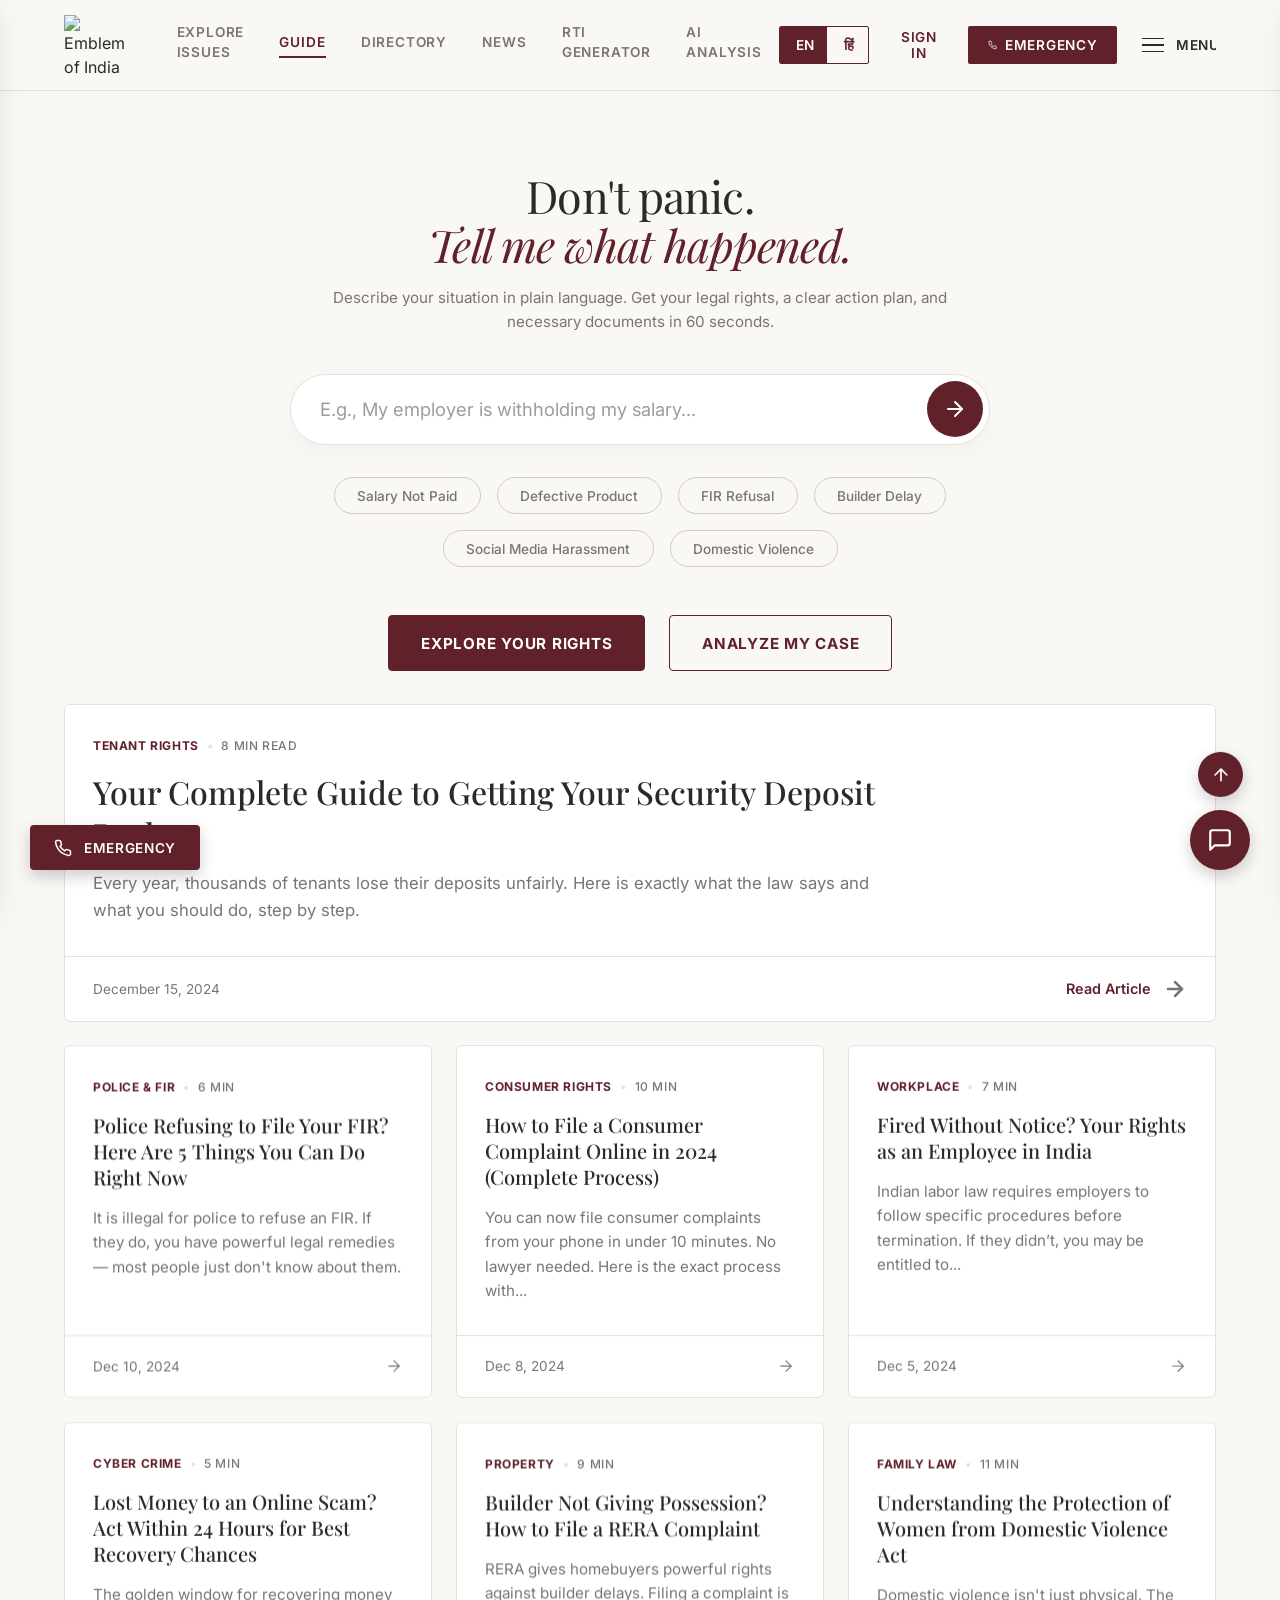
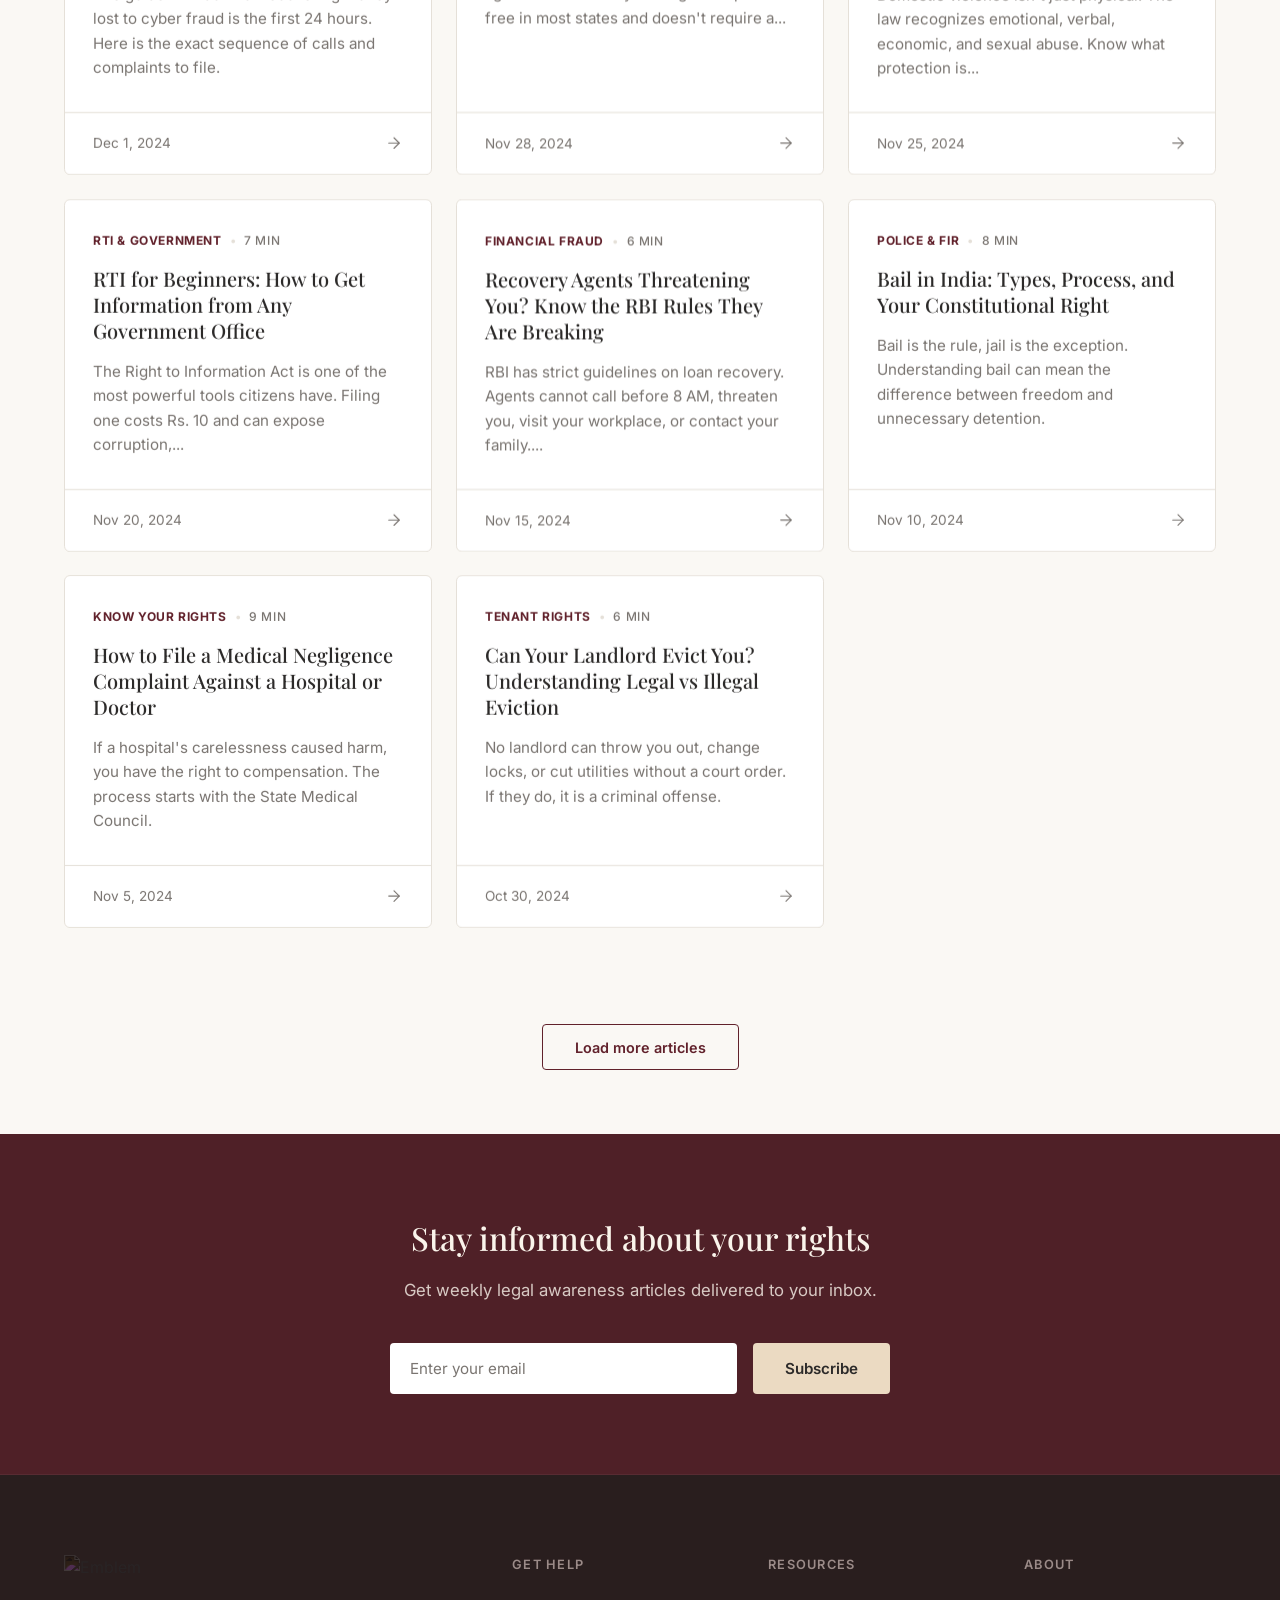
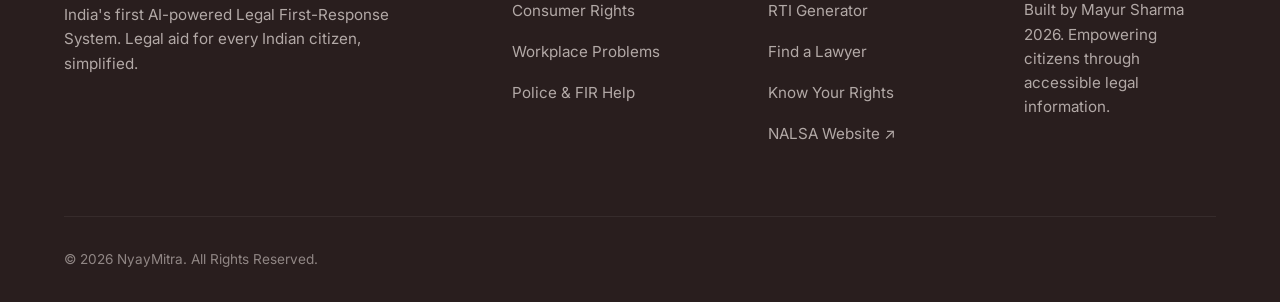
==== commit 3bcf44ed: "Add Consumer Protection Act 2019 corpus (verified)" ====
--- a/frontend/index.html
+++ b/frontend/index.html
@@ -4,7 +4,7 @@
 <head>
     <meta charset="UTF-8">
     <meta name="viewport" content="width=device-width, initial-scale=1.0">
-    <title>Legal Guide | Nyay Setu</title>
+    <title>Legal Guide | NyayMitra</title>
     <meta name="description"
         content="Plain-language articles on your rights, legal processes, and how to protect yourself.">
     <!-- Google Fonts -->
@@ -1145,7 +1145,7 @@
                 </div>
             </div>
             <div class="footer-bottom">
-                <div>© 2026 NyaySetu. All Rights Reserved.</div>
+                <div>© 2026 NyayMitra. All Rights Reserved.</div>
             </div>
         </div>
     </footer>
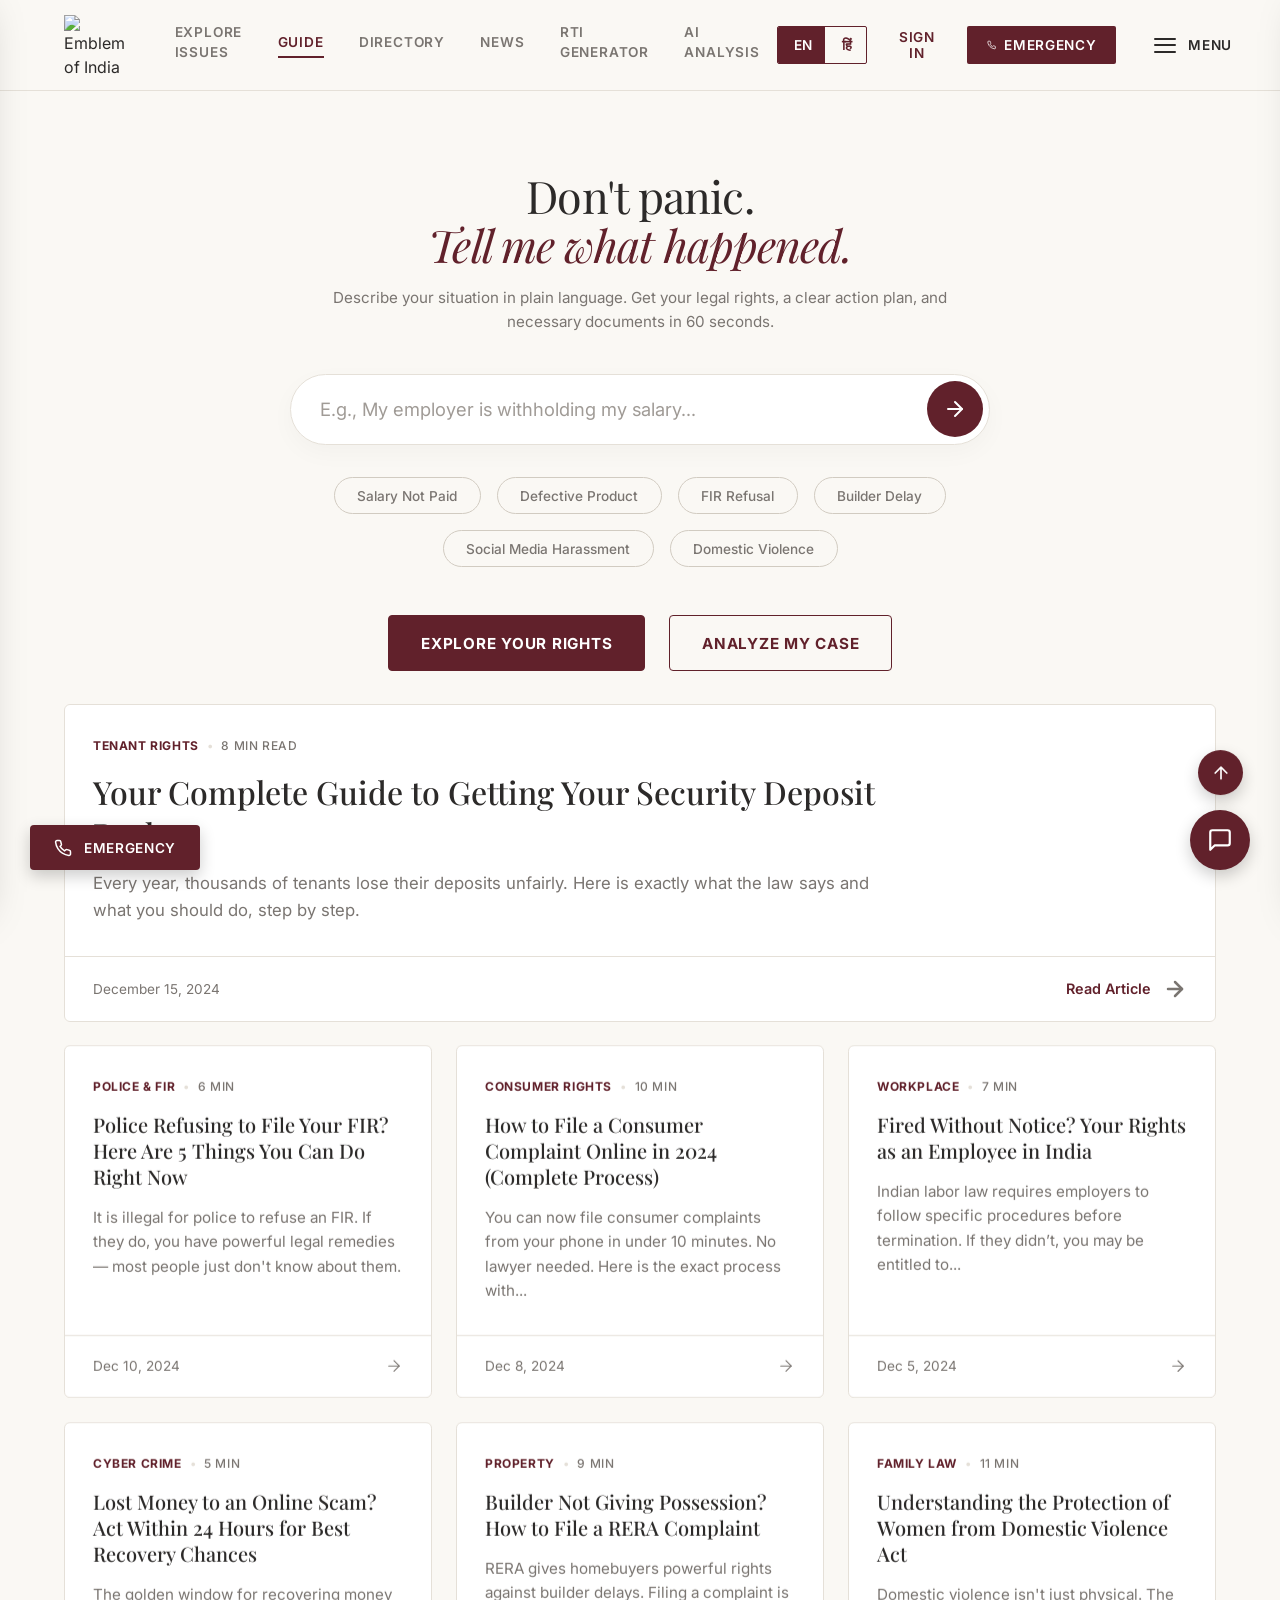
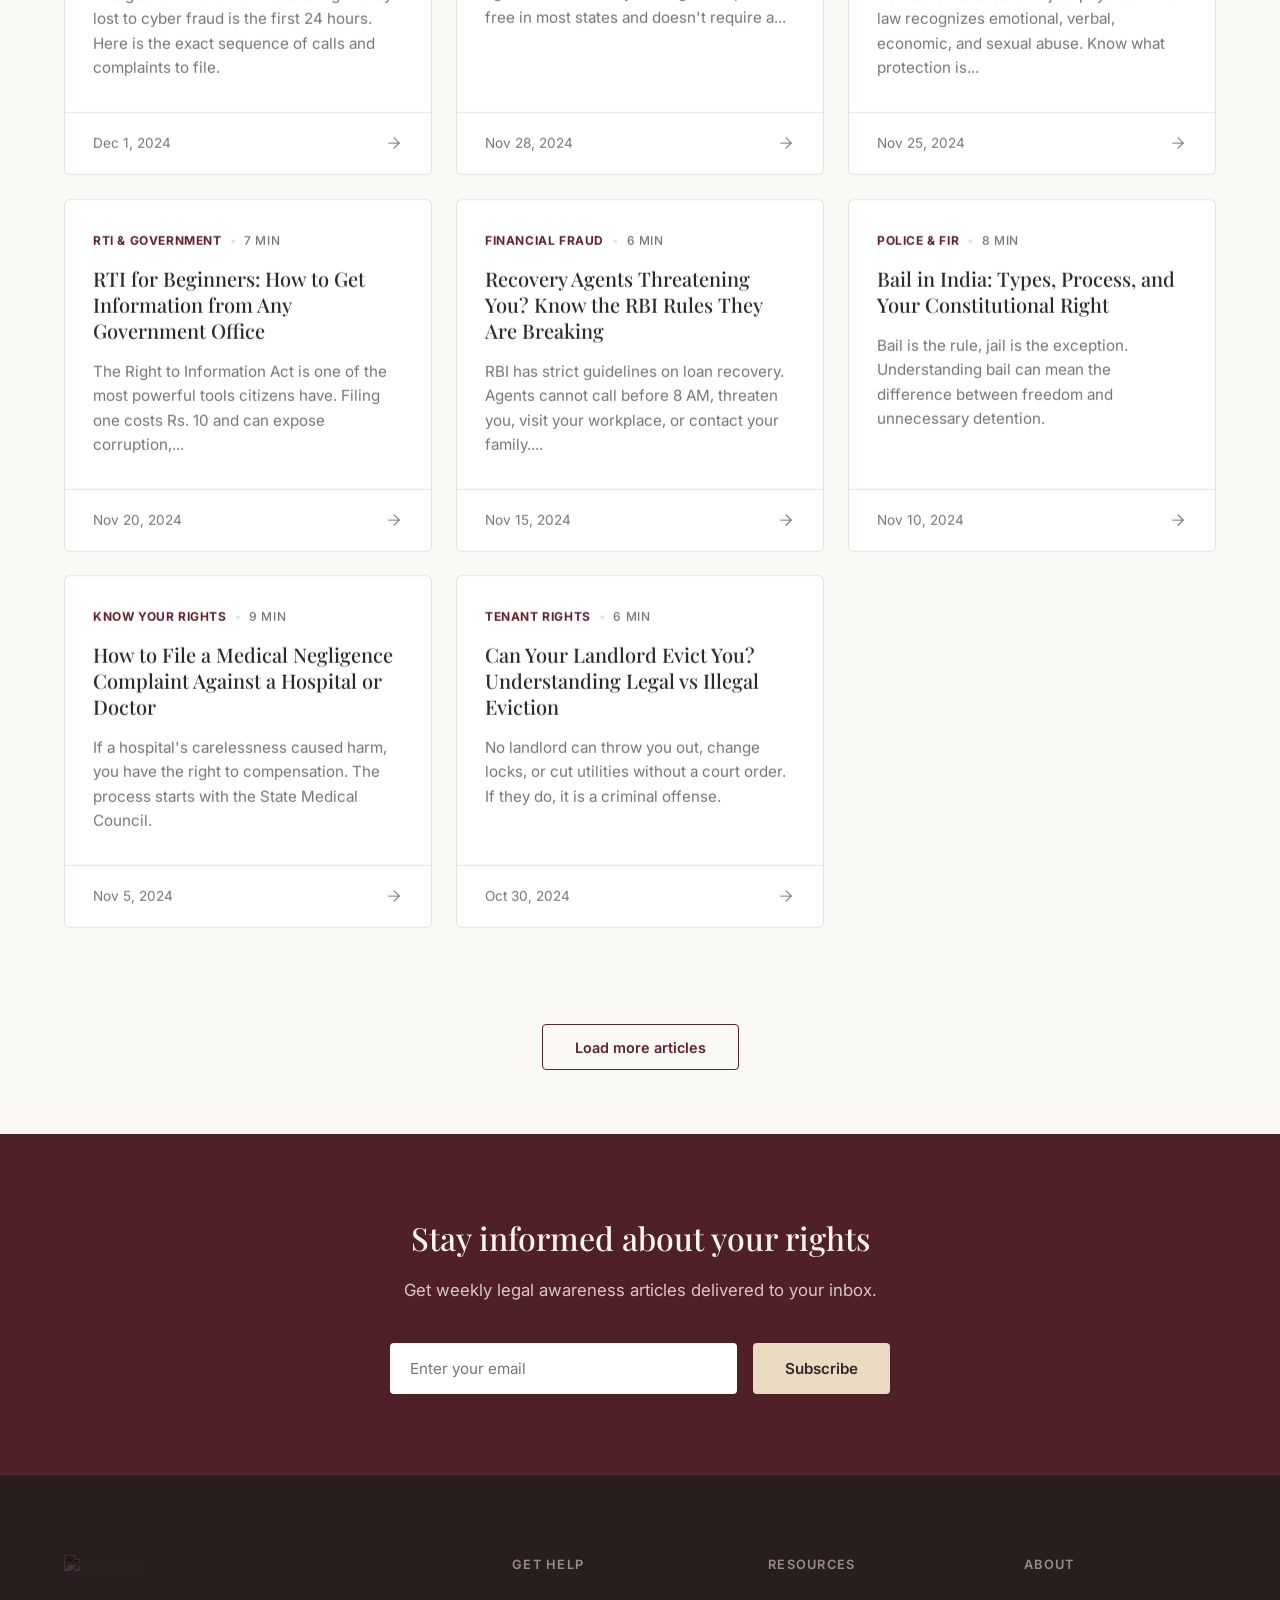
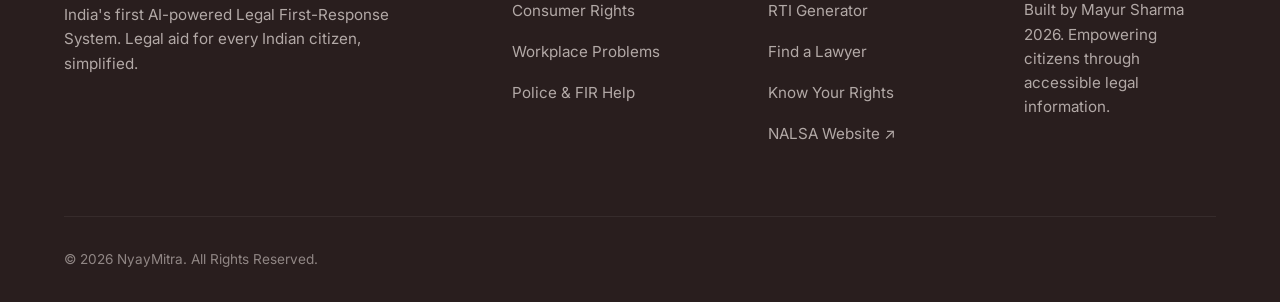
==== commit 0d309bf0: "Add RTI Act 2005 corpus (verified)" ====
--- a/frontend/index.html
+++ b/frontend/index.html
@@ -968,18 +968,18 @@
     <nav class="navbar" id="navbar">
         <div class="container">
             <div class="navbar-left">
-                <div class="logo-container">
+                <a href="index.html" class="logo-container" title="NyayMitra Home">
                     <img src="https://upload.wikimedia.org/wikipedia/commons/5/55/Emblem_of_India.svg"
                         alt="Emblem of India" class="logo">
-                </div>
+                </a>
 
                 <div class="nav-links">
                     <a href="explore.html">Explore Issues</a>
                     <a href="index.html" class="active">Guide</a>
                     <a href="directory.html">Directory</a>
                     <a href="news.html">News</a>
-                    <a href="#">RTI Generator</a>
-                    <a href="#">AI Analysis</a>
+                    <a href="rti.html">RTI Generator</a>
+                    <a href="explore.html#ai">AI Analysis</a>
                 </div>
             </div>
 
@@ -1024,8 +1024,8 @@
 
             <div class="search-container">
                 <div class="search-box">
-                    <input type="text" placeholder="E.g., My employer is withholding my salary...">
-                    <button class="btn-search">
+                    <input type="text" id="heroSearchInput" placeholder="E.g., My employer is withholding my salary..." onkeydown="if(event.key==='Enter') executeHeroSearch()">
+                    <button class="btn-search" onclick="executeHeroSearch()" aria-label="Search">
                         <svg width="24" height="24" viewBox="0 0 24 24" fill="none" stroke="currentColor"
                             stroke-width="2" stroke-linecap="round" stroke-linejoin="round">
                             <line x1="5" y1="12" x2="19" y2="12"></line>
@@ -1037,18 +1037,18 @@
 
             <div class="pills-container">
                 <div class="pills-scroll">
-                    <button class="filter-pill">Salary Not Paid</button>
-                    <button class="filter-pill">Defective Product</button>
-                    <button class="filter-pill">FIR Refusal</button>
-                    <button class="filter-pill">Builder Delay</button>
-                    <button class="filter-pill">Social Media Harassment</button>
-                    <button class="filter-pill">Domestic Violence</button>
+                    <button class="filter-pill" onclick="handlePillClick(this, 'Labour & Employment')">Salary Not Paid</button>
+                    <button class="filter-pill" onclick="handlePillClick(this, 'Consumer Rights')">Defective Product</button>
+                    <button class="filter-pill" onclick="handlePillClick(this, 'Criminal Law')">FIR Refusal</button>
+                    <button class="filter-pill" onclick="handlePillClick(this, 'Real Estate (RERA)')">Builder Delay</button>
+                    <button class="filter-pill" onclick="handlePillClick(this, 'Cyber Crime')">Social Media Harassment</button>
+                    <button class="filter-pill" onclick="handlePillClick(this, 'Family & Domestic')">Domestic Violence</button>
                 </div>
             </div>
 
             <div class="hero-actions">
-                <button class="btn-large btn-primary">EXPLORE YOUR RIGHTS</button>
-                <button class="btn-large btn-outline">ANALYZE MY CASE</button>
+                <button class="btn-large btn-primary" onclick="window.location.href='explore.html'">EXPLORE YOUR RIGHTS</button>
+                <button class="btn-large btn-outline" onclick="window.location.href='explore.html#ai'">ANALYZE MY CASE</button>
             </div>
         </div>
     </header>
@@ -1266,7 +1266,7 @@
             const data = featuredArticleData;
 
             container.innerHTML = `
-                <div class="article-card">
+                <div class="article-card" onclick="window.location.href='consumer-rights.html'" style="cursor:pointer;" title="Click to read full guide">
                     <div class="article-card-content">
                         <div class="article-meta">
                             <span class="article-category">${data.category}</span>
@@ -1289,14 +1289,26 @@
             `;
         }
 
-        function renderGrid() {
+        function getCardLink(category) {
+            const cat = category.toLowerCase();
+            if (cat.includes('consumer')) return 'consumer-rights.html';
+            if (cat.includes('rti')) return 'rti.html';
+            if (cat.includes('notice')) return 'legal-notice.html';
+            return 'explore.html';
+        }
+
+        function renderGrid(articles = gridArticlesData) {
             const grid = document.getElementById('articlesGrid');
-
-            gridArticlesData.forEach((data, index) => {
+            grid.innerHTML = '';
+
+            articles.forEach((data, index) => {
                 const card = document.createElement('div');
                 card.className = 'article-card';
-                // Stagger columns for cool load effect
                 card.style.transitionDelay = `${(index % 3) * 80}ms`;
+                card.style.cursor = 'pointer';
+                const dest = getCardLink(data.category);
+                card.onclick = () => window.location.href = dest;
+                card.title = `Read guide on ${data.title}`;
 
                 card.innerHTML = `
                     <div class="article-card-content">
@@ -1320,6 +1332,34 @@
             });
         }
 
+        function executeHeroSearch() {
+            const query = (document.getElementById('heroSearchInput')?.value || '').trim();
+            if (query) {
+                window.location.href = `explore.html?q=${encodeURIComponent(query)}`;
+            } else {
+                window.location.href = 'explore.html';
+            }
+        }
+
+        function handlePillClick(pillBtn, category) {
+            document.querySelectorAll('.filter-pill').forEach(p => p.classList.remove('active'));
+            pillBtn.classList.add('active');
+
+            const filtered = gridArticlesData.filter(a => 
+                a.category.toLowerCase().includes(category.toLowerCase()) || 
+                category.toLowerCase().includes(a.category.toLowerCase()) ||
+                a.title.toLowerCase().includes(pillBtn.textContent.toLowerCase())
+            );
+
+            if (filtered.length > 0) {
+                renderGrid(filtered);
+                setupScrollAnimations();
+                document.querySelector('.articles-section').scrollIntoView({ behavior: 'smooth' });
+            } else {
+                window.location.href = `explore.html?q=${encodeURIComponent(pillBtn.textContent.trim())}`;
+            }
+        }
+
         function setupScrollAnimations() {
             const observer = new IntersectionObserver((entries) => {
                 entries.forEach(entry => {
@@ -1340,39 +1380,24 @@
             // Navbar shadow and scroll-to-top button logic
             const navbar = document.getElementById('navbar');
             const toTopBtn = document.getElementById('scrollToTopBtn');
-            const mobileBtn = document.getElementById('mobileMenuBtn');
-            const closeBtn = document.getElementById('drawerCloseBtn');
-            const drawer = document.getElementById('mobileDrawer');
-
-            window.addEventListener('scroll', () => {
-                if (window.scrollY > 10) {
-                    navbar.classList.add('scrolled');
-                } else {
-                    navbar.classList.remove('scrolled');
-                }
-
-                if (window.scrollY > 300) {
-                    toTopBtn.classList.add('visible');
-                } else {
-                    toTopBtn.classList.remove('visible');
-                }
-            });
-
-            toTopBtn.addEventListener('click', () => {
-                window.scrollTo({ top: 0, behavior: 'smooth' });
-            });
-
-            if (mobileBtn && drawer) {
-                mobileBtn.addEventListener('click', () => {
-                    drawer.classList.add('open');
-                    document.body.style.overflow = 'hidden';
+
+            if (navbar && toTopBtn) {
+                window.addEventListener('scroll', () => {
+                    if (window.scrollY > 10) {
+                        navbar.classList.add('scrolled');
+                    } else {
+                        navbar.classList.remove('scrolled');
+                    }
+
+                    if (window.scrollY > 300) {
+                        toTopBtn.classList.add('visible');
+                    } else {
+                        toTopBtn.classList.remove('visible');
+                    }
                 });
-            }
-
-            if (closeBtn && drawer) {
-                closeBtn.addEventListener('click', () => {
-                    drawer.classList.remove('open');
-                    document.body.style.overflow = '';
+
+                toTopBtn.addEventListener('click', () => {
+                    window.scrollTo({ top: 0, behavior: 'smooth' });
                 });
             }
         }
--- a/frontend/assets/panels.css
+++ b/frontend/assets/panels.css
@@ -5,19 +5,43 @@
 
 /* Dark & High Contrast Themes */
 body.dark-theme {
-    --bg-color: #1a1616 !important;
-    --card-bg: #262020 !important;
-    --text-primary: #f3ede7 !important;
-    --text-secondary: #b5aba6 !important;
-    --border-color: #3b3232 !important;
-    --footer-bg: #120e0e !important;
-    --primary-accent: #9e3d4c !important;
-    --primary-hover: #b8495a !important;
-}
-
-body.dark-theme .navbar {
-    background-color: var(--bg-color) !important;
-    border-bottom-color: var(--border-color) !important;
+    --bg-color: #161313 !important;
+    --card-bg: #221c1c !important;
+    --text-primary: #f5eee8 !important;
+    --text-secondary: #c2b6b0 !important;
+    --border-color: #3d3232 !important;
+    --footer-bg: #0f0c0c !important;
+    --primary-accent: #c44d5e !important;
+    --primary-hover: #db5e71 !important;
+    --btn-cream: #382c2a !important;
+}
+
+body.dark-theme,
+body.dark-theme .navbar,
+body.dark-theme .card-box,
+body.dark-theme .article-card,
+body.dark-theme .dir-card,
+body.dark-theme .login-card,
+body.dark-theme .form-card,
+body.dark-theme .sidebar,
+body.dark-theme .sidebar-nav,
+body.dark-theme .faq-item,
+body.dark-theme .term-card,
+body.dark-theme .rights-card,
+body.dark-theme .step-box,
+body.dark-theme .dir-header,
+body.dark-theme .hero-mini {
+    background-color: var(--card-bg) !important;
+    color: var(--text-primary) !important;
+    border-color: var(--border-color) !important;
+}
+
+body.dark-theme input,
+body.dark-theme select,
+body.dark-theme textarea {
+    background-color: #1a1616 !important;
+    color: var(--text-primary) !important;
+    border-color: var(--border-color) !important;
 }
 
 body.high-contrast {
@@ -30,11 +54,79 @@
     --primary-hover: #ff6677 !important;
 }
 
+body.high-contrast * {
+    border-color: #ffffff !important;
+}
+
 body.font-size-sm {
     font-size: 14px !important;
 }
+body.font-size-sm p, body.font-size-sm a, body.font-size-sm span {
+    font-size: 0.9em !important;
+}
 body.font-size-lg {
     font-size: 18px !important;
+}
+body.font-size-lg p, body.font-size-lg a, body.font-size-lg span {
+    font-size: 1.1em !important;
+}
+
+/* Polished Hamburger Menu Button & Icon */
+.btn-menu {
+    display: inline-flex !important;
+    align-items: center;
+    gap: 0.75rem;
+    font-size: 0.85rem;
+    font-weight: 600;
+    text-transform: uppercase;
+    letter-spacing: 0.06em;
+    color: var(--text-primary);
+    padding: 8px 14px;
+    border-radius: 4px;
+    transition: all 0.25s cubic-bezier(0.16, 1, 0.3, 1);
+    cursor: pointer;
+    user-select: none;
+    border: none;
+    background: transparent;
+}
+
+.btn-menu:hover,
+.btn-menu.is-active {
+    color: var(--primary-accent);
+    background-color: rgba(97, 33, 43, 0.08);
+}
+
+.hamburger-icon {
+    display: inline-flex;
+    flex-direction: column;
+    justify-content: center;
+    align-items: center;
+    gap: 4.5px;
+    width: 22px;
+    height: 18px;
+    position: relative;
+}
+
+.hamburger-icon span {
+    display: block;
+    width: 22px;
+    height: 2px;
+    background-color: currentColor;
+    border-radius: 2px;
+    transition: transform 0.28s cubic-bezier(0.16, 1, 0.3, 1), opacity 0.25s ease, background-color 0.25s ease;
+    transform-origin: center;
+}
+
+/* Morph to an elegant X indicator when drawer is active */
+.btn-menu.is-active .hamburger-icon span:nth-child(1) {
+    transform: translateY(6.5px) rotate(45deg);
+}
+.btn-menu.is-active .hamburger-icon span:nth-child(2) {
+    opacity: 0;
+    transform: scaleX(0);
+}
+.btn-menu.is-active .hamburger-icon span:nth-child(3) {
+    transform: translateY(-6.5px) rotate(-45deg);
 }
 
 /* Scroll Lock */
